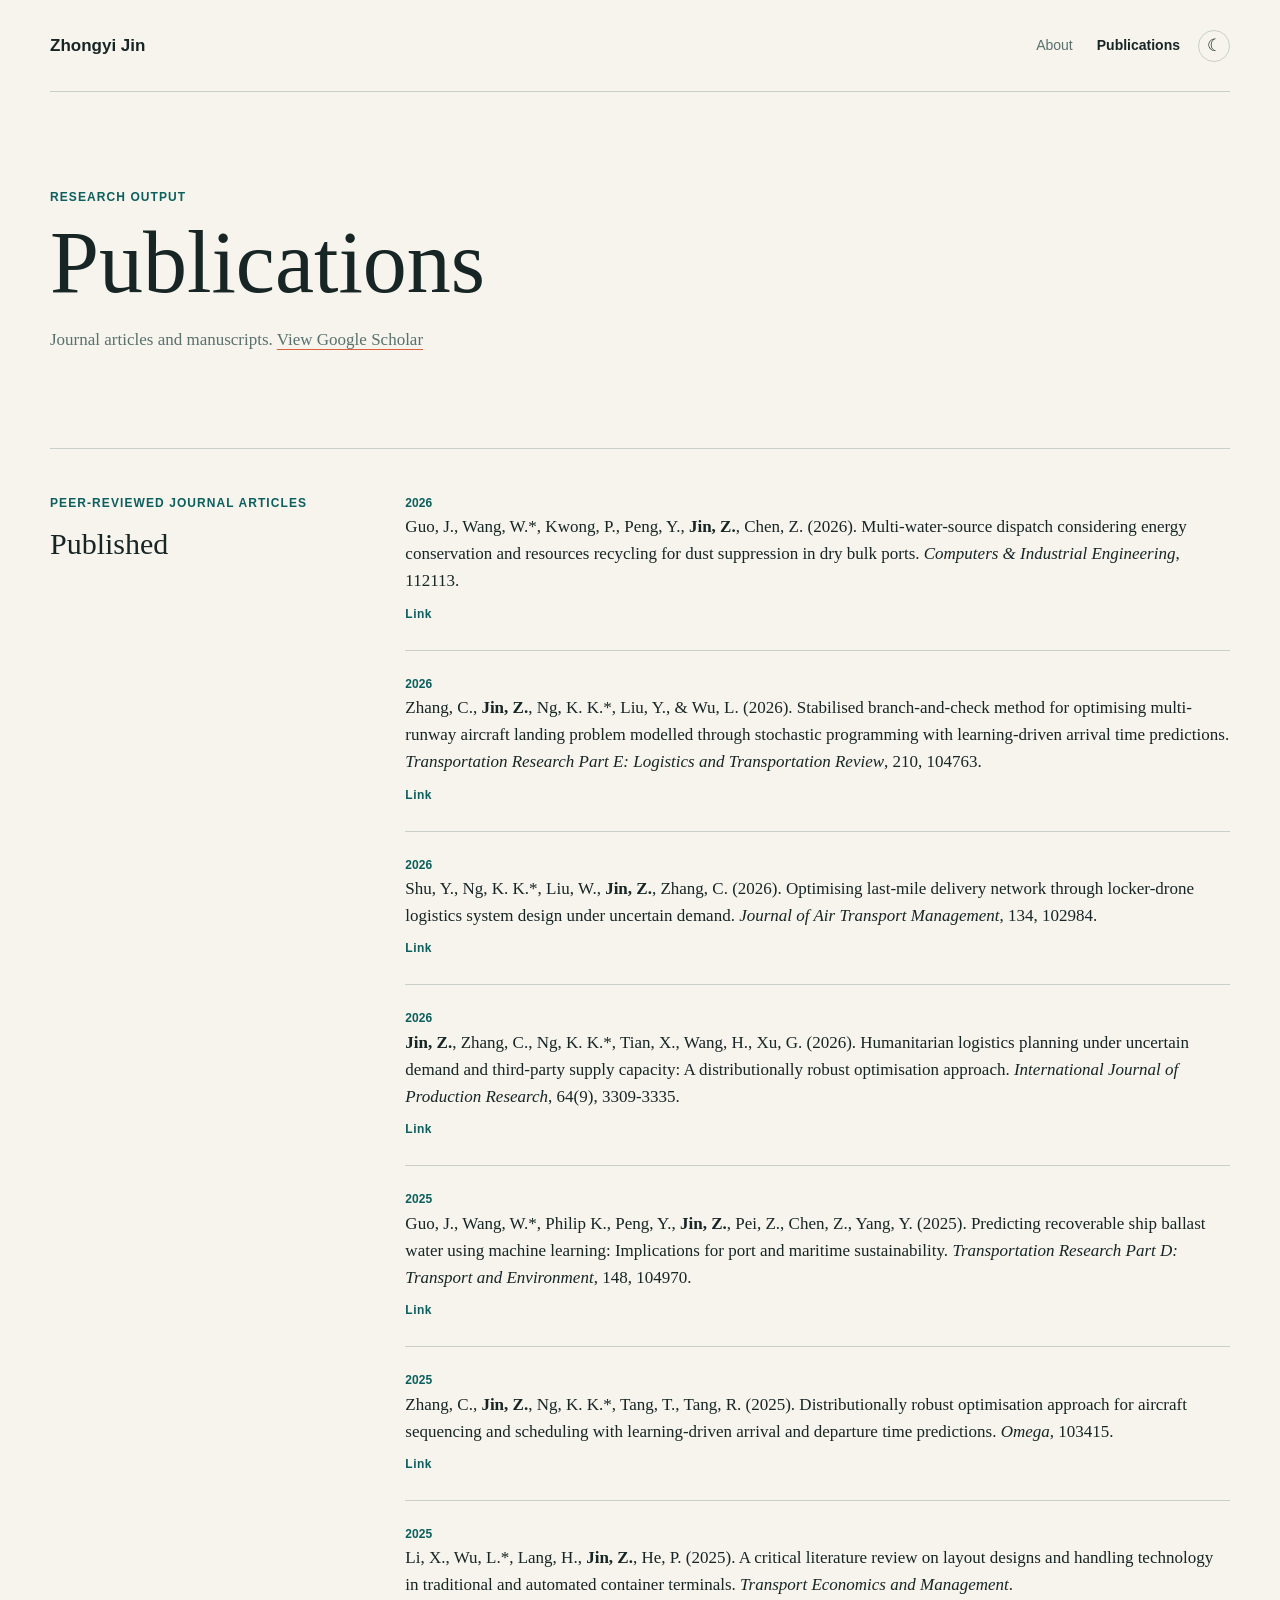
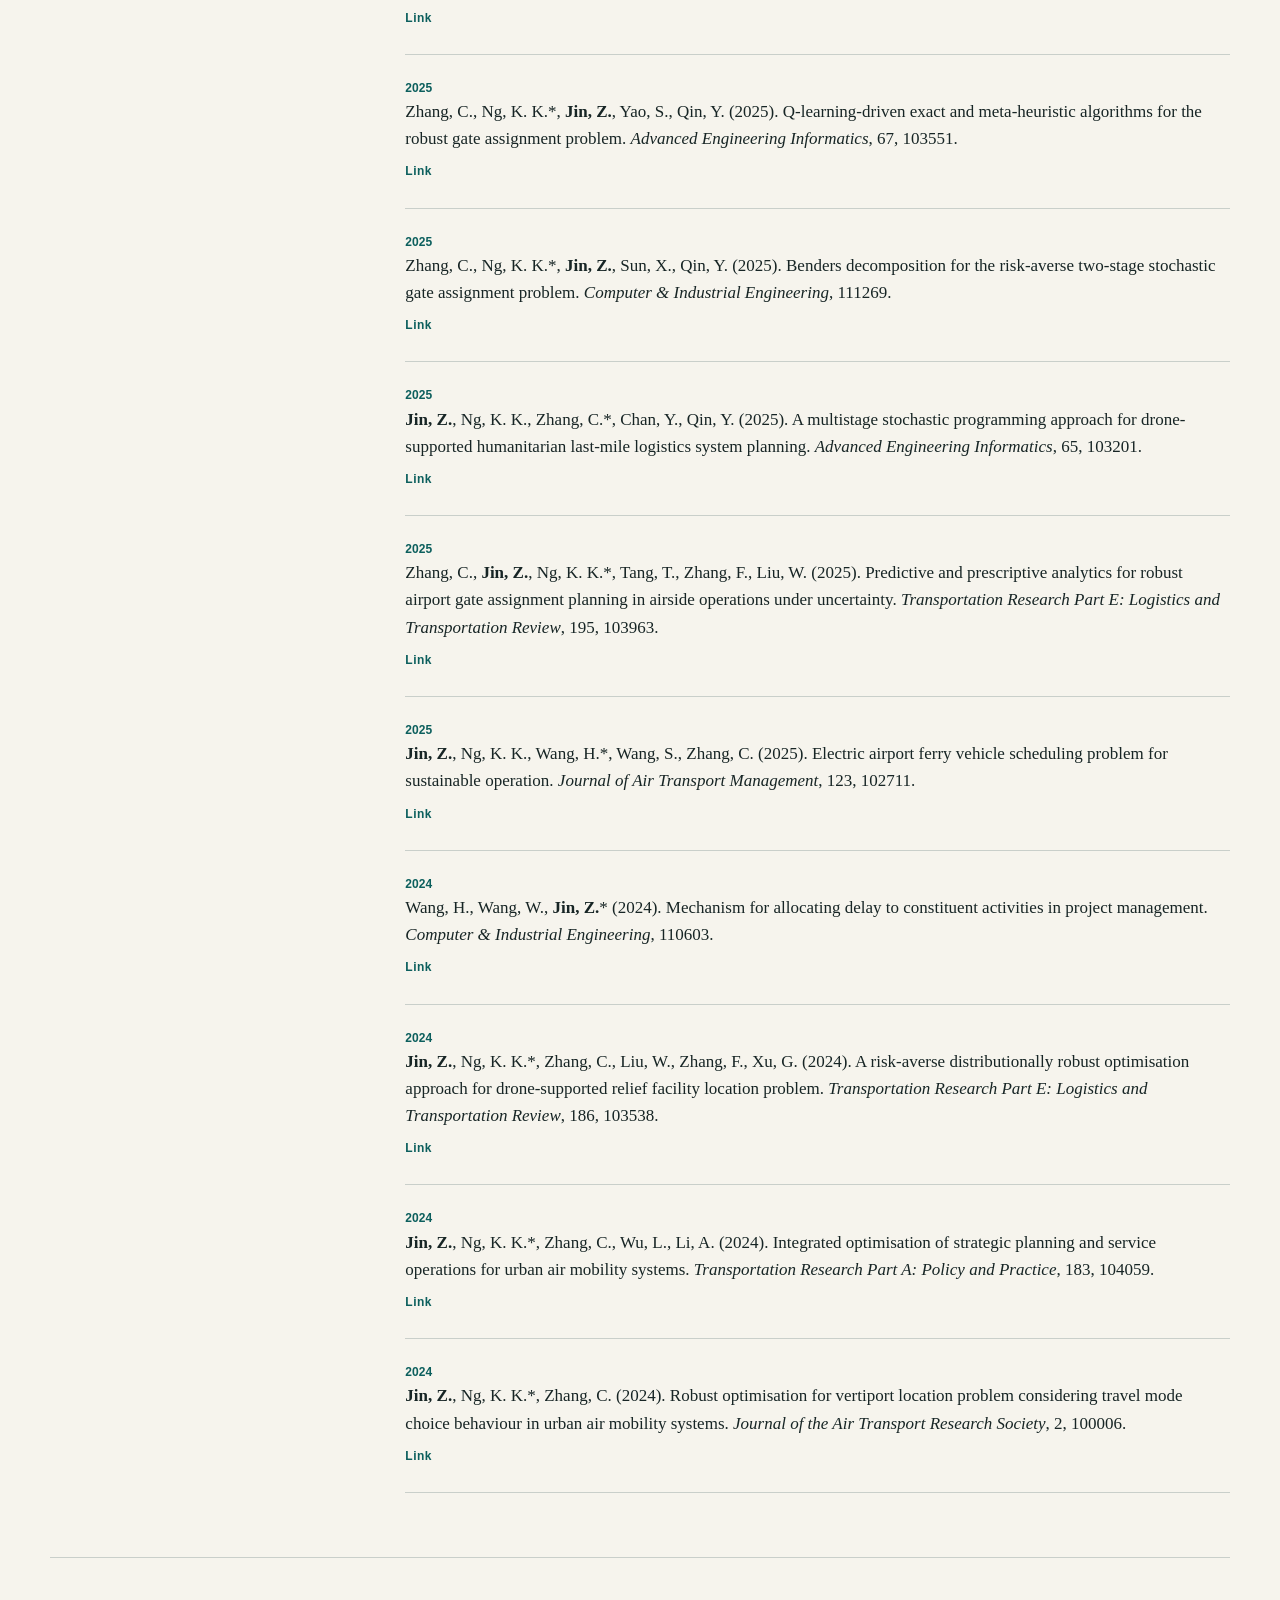
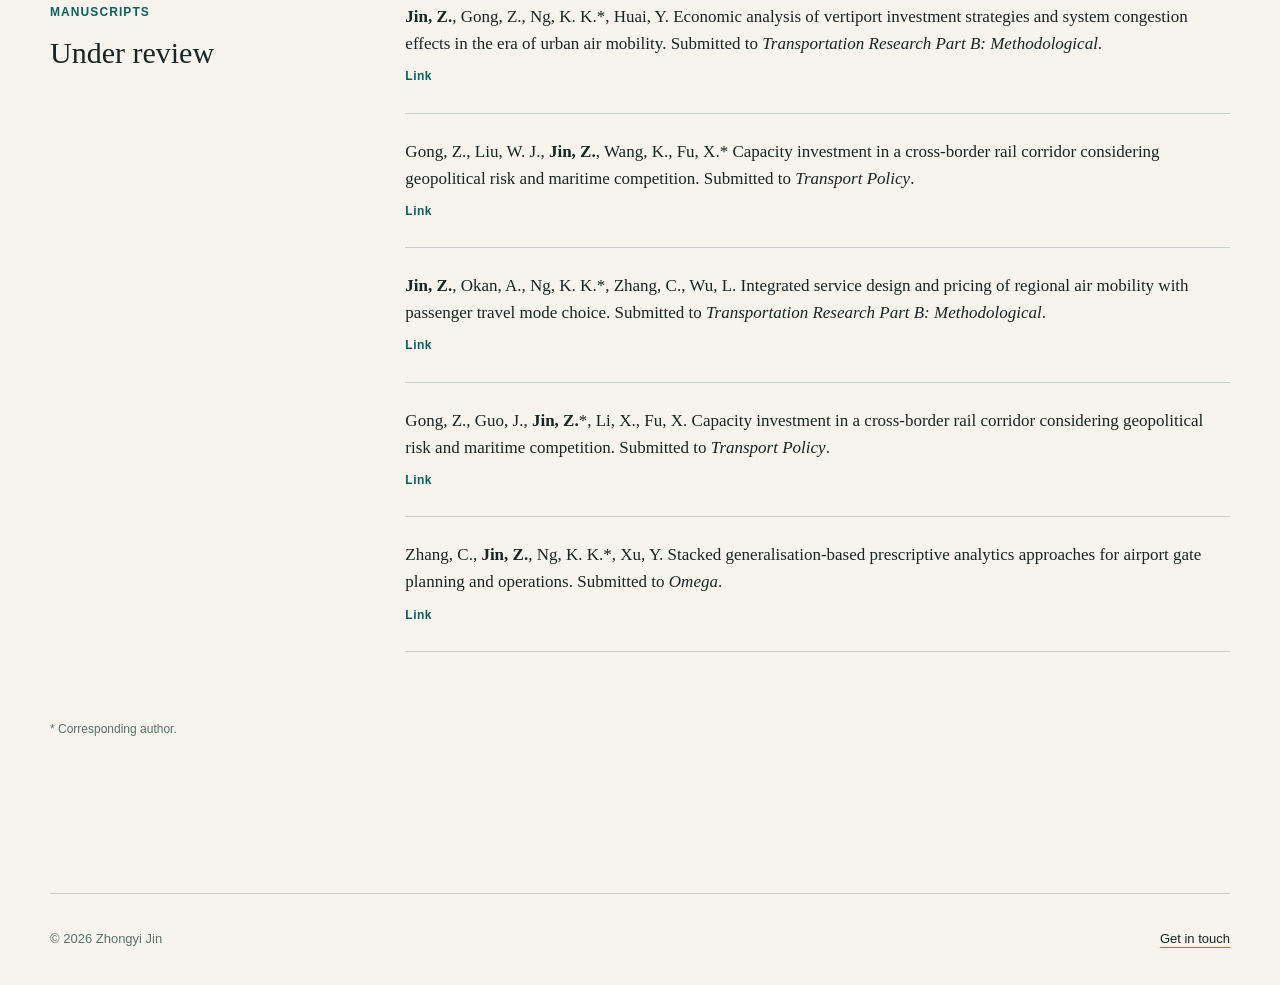
==== publications.html @ 57abcbcb "Update About, research interests, and dark mode" ====
<!doctype html>
<html lang="en">
  <head>
    <meta charset="utf-8">
    <meta name="viewport" content="width=device-width, initial-scale=1">
    <meta name="description" content="Publications by Zhongyi Jin.">
    <title>Publications | Zhongyi Jin</title>
    <link rel="stylesheet" href="site.css?v=4">
  </head>
  <body>
    <header class="site-header">
      <a class="wordmark" href="index.html" aria-label="Zhongyi Jin home">Zhongyi Jin</a>
      <div class="header-actions">
        <nav aria-label="Main navigation">
          <a href="index.html">About</a>
          <a class="active" href="publications.html" aria-current="page">Publications</a>
        </nav>
        <button class="theme-toggle" id="theme-toggle" type="button" aria-label="Switch to dark mode" aria-pressed="false" title="Switch to dark mode">&#9790;</button>
      </div>
    </header>

    <main class="publication-page">
      <section class="page-heading">
        <p class="eyebrow">Research output</p>
        <h1>Publications</h1>
        <p>Journal articles and manuscripts. <a href="https://scholar.google.com/citations?user=tQAjFcEAAAAJ&amp;hl=zh-CN" target="_blank" rel="noreferrer">View Google Scholar</a></p>
      </section>

      <section class="publication-section" aria-labelledby="published-heading">
        <div class="publication-section-heading">
          <p class="eyebrow">Peer-reviewed journal articles</p>
          <h2 id="published-heading">Published</h2>
        </div>
        <!-- To link a paper, add data-url="https://your-paper-url" to its li tag. -->
        <ol class="publication-list">
          <li><p class="pub-year">2026</p><p>Guo, J., Wang, W.*, Kwong, P., Peng, Y., <strong>Jin, Z.</strong>, Chen, Z. (2026). Multi-water-source dispatch considering energy conservation and resources recycling for dust suppression in dry bulk ports. <em>Computers &amp; Industrial Engineering</em>, 112113.</p></li>
          <li><p class="pub-year">2026</p><p>Zhang, C., <strong>Jin, Z.</strong>, Ng, K. K.*, Liu, Y., &amp; Wu, L. (2026). Stabilised branch-and-check method for optimising multi-runway aircraft landing problem modelled through stochastic programming with learning-driven arrival time predictions. <em>Transportation Research Part E: Logistics and Transportation Review</em>, 210, 104763.</p></li>
          <li><p class="pub-year">2026</p><p>Shu, Y., Ng, K. K.*, Liu, W., <strong>Jin, Z.</strong>, Zhang, C. (2026). Optimising last-mile delivery network through locker-drone logistics system design under uncertain demand. <em>Journal of Air Transport Management</em>, 134, 102984.</p></li>
          <li><p class="pub-year">2026</p><p><strong>Jin, Z.</strong>, Zhang, C., Ng, K. K.*, Tian, X., Wang, H., Xu, G. (2026). Humanitarian logistics planning under uncertain demand and third-party supply capacity: A distributionally robust optimisation approach. <em>International Journal of Production Research</em>, 64(9), 3309-3335.</p></li>
          <li><p class="pub-year">2025</p><p>Guo, J., Wang, W.*, Philip K., Peng, Y., <strong>Jin, Z.</strong>, Pei, Z., Chen, Z., Yang, Y. (2025). Predicting recoverable ship ballast water using machine learning: Implications for port and maritime sustainability. <em>Transportation Research Part D: Transport and Environment</em>, 148, 104970.</p></li>
          <li><p class="pub-year">2025</p><p>Zhang, C., <strong>Jin, Z.</strong>, Ng, K. K.*, Tang, T., Tang, R. (2025). Distributionally robust optimisation approach for aircraft sequencing and scheduling with learning-driven arrival and departure time predictions. <em>Omega</em>, 103415.</p></li>
          <li><p class="pub-year">2025</p><p>Li, X., Wu, L.*, Lang, H., <strong>Jin, Z.</strong>, He, P. (2025). A critical literature review on layout designs and handling technology in traditional and automated container terminals. <em>Transport Economics and Management</em>.</p></li>
          <li><p class="pub-year">2025</p><p>Zhang, C., Ng, K. K.*, <strong>Jin, Z.</strong>, Yao, S., Qin, Y. (2025). Q-learning-driven exact and meta-heuristic algorithms for the robust gate assignment problem. <em>Advanced Engineering Informatics</em>, 67, 103551.</p></li>
          <li><p class="pub-year">2025</p><p>Zhang, C., Ng, K. K.*, <strong>Jin, Z.</strong>, Sun, X., Qin, Y. (2025). Benders decomposition for the risk-averse two-stage stochastic gate assignment problem. <em>Computer &amp; Industrial Engineering</em>, 111269.</p></li>
          <li><p class="pub-year">2025</p><p><strong>Jin, Z.</strong>, Ng, K. K., Zhang, C.*, Chan, Y., Qin, Y. (2025). A multistage stochastic programming approach for drone-supported humanitarian last-mile logistics system planning. <em>Advanced Engineering Informatics</em>, 65, 103201.</p></li>
          <li><p class="pub-year">2025</p><p>Zhang, C., <strong>Jin, Z.</strong>, Ng, K. K.*, Tang, T., Zhang, F., Liu, W. (2025). Predictive and prescriptive analytics for robust airport gate assignment planning in airside operations under uncertainty. <em>Transportation Research Part E: Logistics and Transportation Review</em>, 195, 103963.</p></li>
          <li><p class="pub-year">2025</p><p><strong>Jin, Z.</strong>, Ng, K. K., Wang, H.*, Wang, S., Zhang, C. (2025). Electric airport ferry vehicle scheduling problem for sustainable operation. <em>Journal of Air Transport Management</em>, 123, 102711.</p></li>
          <li><p class="pub-year">2024</p><p>Wang, H., Wang, W., <strong>Jin, Z.</strong>* (2024). Mechanism for allocating delay to constituent activities in project management. <em>Computer &amp; Industrial Engineering</em>, 110603.</p></li>
          <li><p class="pub-year">2024</p><p><strong>Jin, Z.</strong>, Ng, K. K.*, Zhang, C., Liu, W., Zhang, F., Xu, G. (2024). A risk-averse distributionally robust optimisation approach for drone-supported relief facility location problem. <em>Transportation Research Part E: Logistics and Transportation Review</em>, 186, 103538.</p></li>
          <li><p class="pub-year">2024</p><p><strong>Jin, Z.</strong>, Ng, K. K.*, Zhang, C., Wu, L., Li, A. (2024). Integrated optimisation of strategic planning and service operations for urban air mobility systems. <em>Transportation Research Part A: Policy and Practice</em>, 183, 104059.</p></li>
          <li><p class="pub-year">2024</p><p><strong>Jin, Z.</strong>, Ng, K. K.*, Zhang, C. (2024). Robust optimisation for vertiport location problem considering travel mode choice behaviour in urban air mobility systems. <em>Journal of the Air Transport Research Society</em>, 2, 100006.</p></li>
        </ol>
      </section>

      <section class="publication-section" aria-labelledby="review-heading">
        <div class="publication-section-heading">
          <p class="eyebrow">Manuscripts</p>
          <h2 id="review-heading">Under review</h2>
        </div>
        <ol class="publication-list compact">
          <li><p><strong>Jin, Z.</strong>, Gong, Z., Ng, K. K.*, Huai, Y. Economic analysis of vertiport investment strategies and system congestion effects in the era of urban air mobility. Submitted to <em>Transportation Research Part B: Methodological</em>.</p></li>
          <li><p>Gong, Z., Liu, W. J., <strong>Jin, Z.</strong>, Wang, K., Fu, X.* Capacity investment in a cross-border rail corridor considering geopolitical risk and maritime competition. Submitted to <em>Transport Policy</em>.</p></li>
          <li><p><strong>Jin, Z.</strong>, Okan, A., Ng, K. K.*, Zhang, C., Wu, L. Integrated service design and pricing of regional air mobility with passenger travel mode choice. Submitted to <em>Transportation Research Part B: Methodological</em>.</p></li>
          <li><p>Gong, Z., Guo, J., <strong>Jin, Z.</strong>*, Li, X., Fu, X. Capacity investment in a cross-border rail corridor considering geopolitical risk and maritime competition. Submitted to <em>Transport Policy</em>.</p></li>
          <li><p>Zhang, C., <strong>Jin, Z.</strong>, Ng, K. K.*, Xu, Y. Stacked generalisation-based prescriptive analytics approaches for airport gate planning and operations. Submitted to <em>Omega</em>.</p></li>
        </ol>
        <p class="note">* Corresponding author.</p>
      </section>
    </main>

    <footer>
      <p>© <span id="year"></span> Zhongyi Jin</p>
      <a href="mailto:kimo-zhongyi.jin@connect.polyu.hk">Get in touch</a>
    </footer>
    <script>
      document.getElementById('year').textContent = new Date().getFullYear();
      const themeToggle = document.getElementById('theme-toggle');
      const applyTheme = (dark) => {
        document.documentElement.classList.toggle('dark', dark);
        themeToggle.setAttribute('aria-pressed', String(dark));
        themeToggle.setAttribute('aria-label', dark ? 'Switch to light mode' : 'Switch to dark mode');
        themeToggle.setAttribute('title', dark ? 'Switch to light mode' : 'Switch to dark mode');
        themeToggle.innerHTML = dark ? '&#9728;' : '&#9790;';
      };
      applyTheme(localStorage.getItem('theme') === 'dark');
      themeToggle.addEventListener('click', () => {
        const dark = !document.documentElement.classList.contains('dark');
        localStorage.setItem('theme', dark ? 'dark' : 'light');
        applyTheme(dark);
      });
      document.querySelectorAll('.publication-list li').forEach((item) => {
        const link = document.createElement('a');
        link.className = 'paper-link';
        link.href = item.dataset.url || '#';
        link.target = '_blank';
        link.rel = 'noreferrer';
        link.textContent = 'Link';
        item.append(link);
      });
    </script>
  </body>
</html>
---- site.css ----
:root {
  --ink: #172525;
  --muted: #59706d;
  --paper: #f6f4ed;
  --line: #c9cfca;
  --sea: #0c5f5d;
  --sun: #d9613d;
  --deep: #12363a;
  --max: 1180px;
  --accent-surface: #ecebe1;
}
:root.dark {
  --ink: #edf0e9;
  --muted: #b2c0b9;
  --paper: #14211f;
  --line: #3a504c;
  --sea: #83c5bd;
  --sun: #f2ae8a;
  --deep: #0c1716;
  --accent-surface: #1d302d;
}

* { box-sizing: border-box; }
html { scroll-behavior: smooth; }
body {
  margin: 0;
  background: var(--paper);
  color: var(--ink);
  font-family: Georgia, "Times New Roman", serif;
  font-size: 17px;
  line-height: 1.6;
}

a { color: inherit; text-decoration-color: var(--sun); text-decoration-thickness: 1px; text-underline-offset: 4px; }
a:hover { color: var(--sea); }

.site-header, main, footer { width: min(calc(100% - 48px), var(--max)); margin: 0 auto; }
.site-header {
  min-height: 92px;
  display: flex;
  align-items: center;
  justify-content: space-between;
  border-bottom: 1px solid var(--line);
}
.wordmark, nav, .eyebrow, .role, .contact-line, .timeline-date, .pub-year, footer, .note, .paper-link {
  font-family: Arial, Helvetica, sans-serif;
}
.wordmark { font-size: 17px; font-weight: 700; letter-spacing: 0; text-decoration: none; }
.header-actions { display: flex; align-items: center; gap: 18px; }
nav { display: flex; gap: 24px; font-size: 14px; }
nav a { text-decoration: none; color: var(--muted); }
nav a.active { color: var(--ink); font-weight: 700; }
.theme-toggle { width: 32px; height: 32px; display: grid; place-items: center; padding: 0; border: 1px solid var(--line); border-radius: 50%; background: transparent; color: var(--ink); font-size: 17px; line-height: 1; cursor: pointer; }
.theme-toggle:hover { border-color: var(--sea); color: var(--sea); }

.intro { display: grid; grid-template-columns: minmax(270px, 390px) minmax(0, 1fr); gap: clamp(42px, 7vw, 98px); padding: 82px 0 88px; align-items: center; }
.eyebrow { margin: 0 0 14px; color: var(--sea); font-size: 12px; font-weight: 700; letter-spacing: .09em; text-transform: uppercase; }
h1, h2, h3, p { margin-top: 0; }
h1 { max-width: 720px; margin-bottom: 12px; font-size: clamp(50px, 7vw, 88px); line-height: .96; font-weight: 400; letter-spacing: 0; }
.role { margin-bottom: 32px; color: var(--muted); font-size: 15px; }
.lede { max-width: 610px; margin-bottom: 30px; font-size: clamp(21px, 2.2vw, 27px); line-height: 1.38; }
.contact-line { display: flex; flex-wrap: wrap; gap: 10px 23px; font-size: 14px; }

.portrait-frame { width: 100%; max-width: 390px; aspect-ratio: 3 / 4; margin: 0; overflow: hidden; background: #d5ddd9; border-radius: 3px; }
.portrait-frame img { display: block; width: 100%; height: 100%; object-fit: cover; object-position: center center; }

.section { padding: 78px 0; border-top: 1px solid var(--line); }
.split-section { display: grid; grid-template-columns: minmax(180px, .37fr) minmax(0, 1fr); gap: 44px; }
.section-label h2, .highlights h2, .publication-section h2 { margin: 0; font-size: 30px; font-weight: 400; line-height: 1.1; }
.prose { max-width: 720px; font-size: 20px; line-height: 1.55; }
.prose p:last-child { margin-bottom: 0; }
.interests { display: grid; grid-template-columns: repeat(2, minmax(0, 1fr)); gap: 22px; }
.interests article { border-top: 2px solid var(--sea); padding-top: 15px; }
.interests h3, .timeline h3 { margin-bottom: 8px; font-size: 20px; font-weight: 400; line-height: 1.22; }
.interests p:last-child, .timeline p:last-child { color: var(--muted); font-size: 15px; line-height: 1.48; }
.interests ul { margin: 0; padding-left: 20px; color: var(--muted); font-size: 16px; line-height: 1.65; }
.collaboration-callout { grid-column: 1 / -1; margin-top: 8px; padding: 22px 24px; border-left: 3px solid var(--sea); background: var(--accent-surface); font-size: 18px; line-height: 1.5; }
.timeline { display: grid; gap: 27px; }
.timeline article { display: grid; grid-template-columns: 140px 1fr; column-gap: 24px; border-bottom: 1px solid var(--line); padding-bottom: 22px; }
.timeline article:last-child { border-bottom: 0; padding-bottom: 0; }
.timeline-date { grid-row: span 2; color: var(--sea); font-size: 12px; font-weight: 700; letter-spacing: .04em; }
.timeline h3, .timeline p { margin-bottom: 0; }
.highlights { display: grid; grid-template-columns: .6fr 1fr; gap: 48px; background: transparent; padding-inline: 0; margin-block: 0 94px; }
.highlights ul { list-style: none; padding: 0; margin: 0; }
.highlights li { padding: 13px 0; border-bottom: 1px solid rgba(23,37,37,.22); }.highlights li:last-child { border-bottom: 0; }
.highlights span { display: inline-block; width: 58px; font-family: Arial, Helvetica, sans-serif; font-size: 12px; font-weight: 700; color: var(--sea); }

.publication-page { padding-bottom: 90px; }
.page-heading { max-width: 740px; padding: 96px 0 78px; }
.page-heading h1 { margin-bottom: 20px; }.page-heading p:last-child { color: var(--muted); }
.publication-section { border-top: 1px solid var(--line); padding: 45px 0 64px; display: grid; grid-template-columns: minmax(210px, .38fr) minmax(0, 1fr); gap: 42px; }
.publication-list { list-style: none; padding: 0; margin: 0; }
.publication-list li { padding: 0 0 24px; margin-bottom: 24px; border-bottom: 1px solid var(--line); }
.publication-list li:last-child { margin-bottom: 0; }
.publication-list p { margin-bottom: 0; }.publication-list > li > p:last-child { line-height: 1.52; }
.pub-year { margin-bottom: 6px; color: var(--sea); font-size: 12px; font-weight: 700; }
.paper-link { display: inline-block; margin-top: 10px; color: var(--sea); font-size: 12px; font-weight: 700; letter-spacing: .04em; text-decoration: none; }
.note { margin: 26px 0 0; color: var(--muted); font-size: 12px; }

footer { min-height: 92px; border-top: 1px solid var(--line); display: flex; align-items: center; justify-content: space-between; color: var(--muted); font-size: 13px; }
footer p { margin: 0; } footer a { color: var(--ink); }

@media (max-width: 780px) {
  .site-header, main, footer { width: min(calc(100% - 32px), var(--max)); }.site-header { min-height: 75px; }
  .intro, .split-section, .highlights, .publication-section, .interests { grid-template-columns: 1fr; gap: 30px; }
  .intro { padding: 64px 0; }.portrait-frame { max-width: min(100%, 360px); }
  .section { padding: 58px 0; }.interests { grid-template-columns: 1fr; gap: 34px; }.interests article { max-width: 100%; }
  .timeline article { grid-template-columns: 1fr; gap: 4px; }.timeline-date { grid-row: auto; }
  .highlights { margin-bottom: 64px; }.publication-page { padding-bottom: 60px; }.page-heading { padding: 66px 0 56px; }
  .publication-list li { display: block; }.pub-year { display: block; }
  footer { min-height: 80px; }
}
@media (max-width: 410px) {
  .header-actions { gap: 12px; } nav { gap: 16px; }.wordmark { font-size: 15px; }.contact-line { gap: 9px 17px; }
}
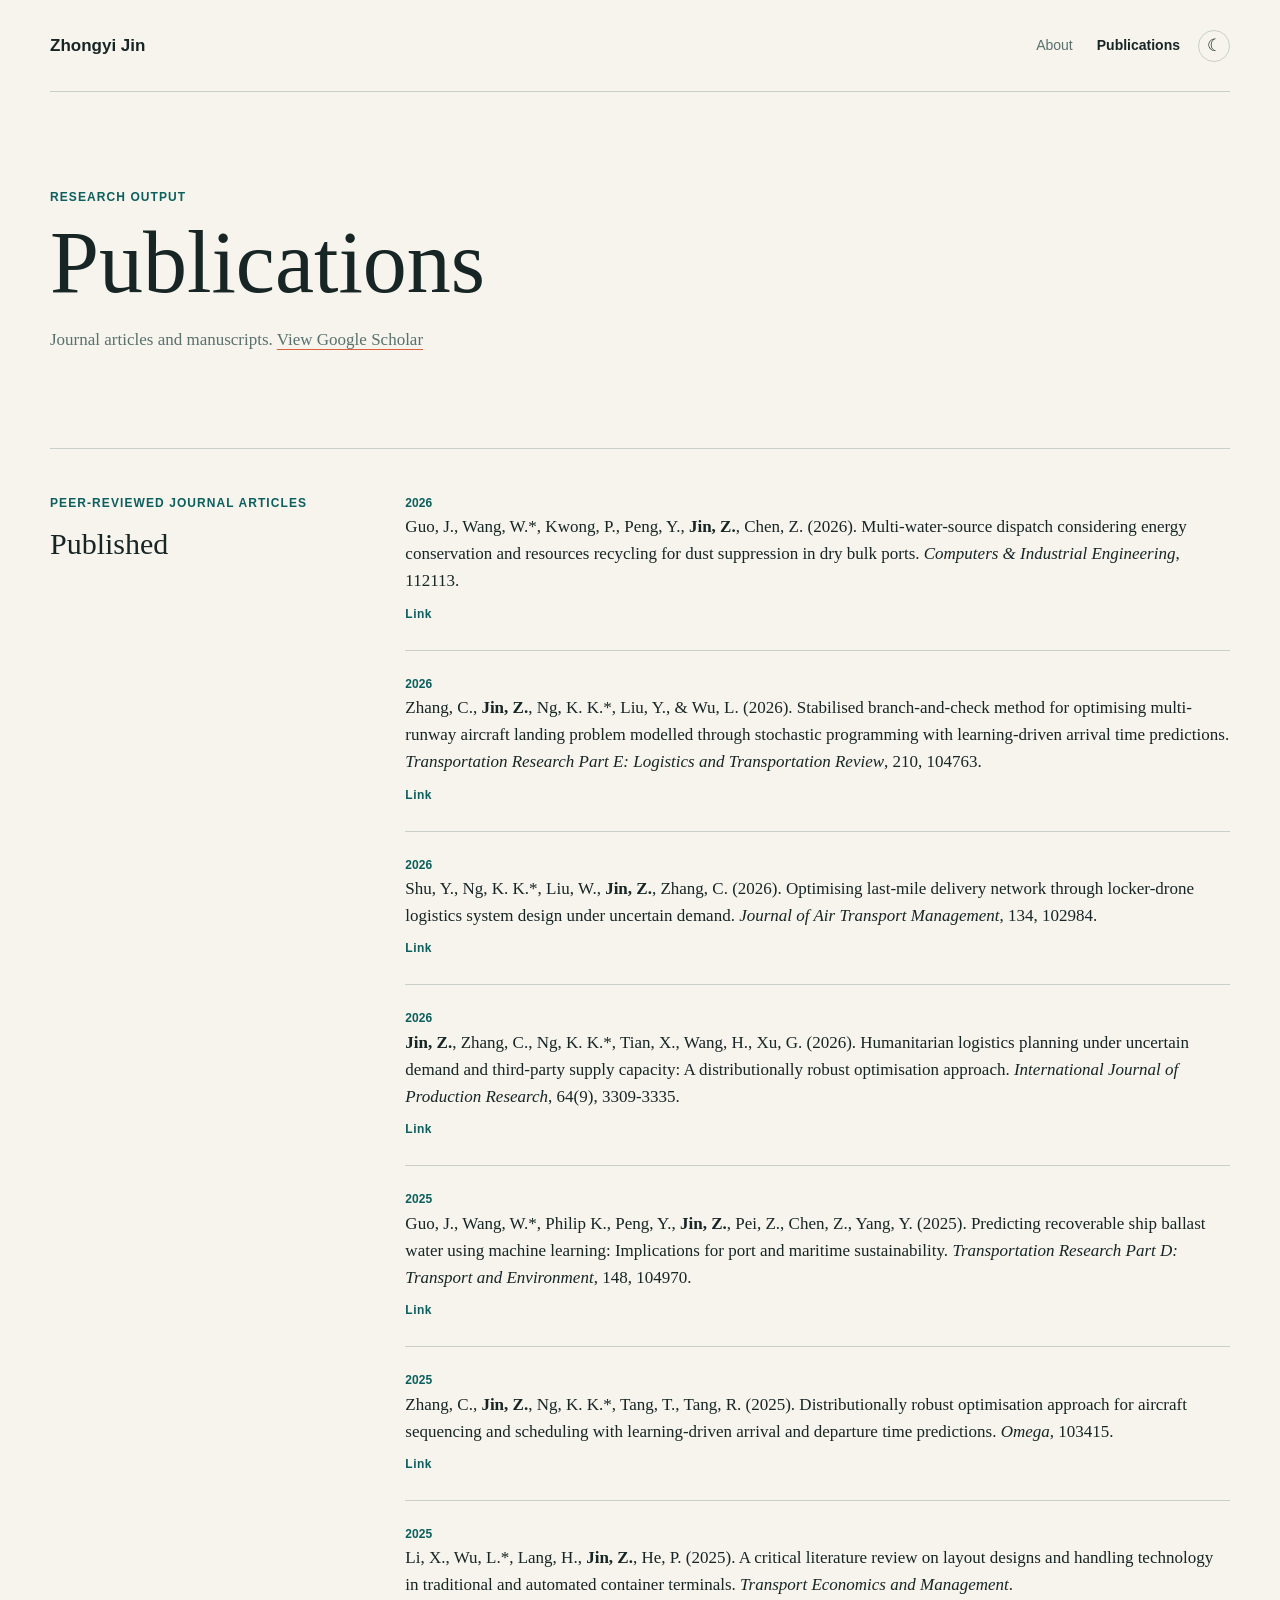
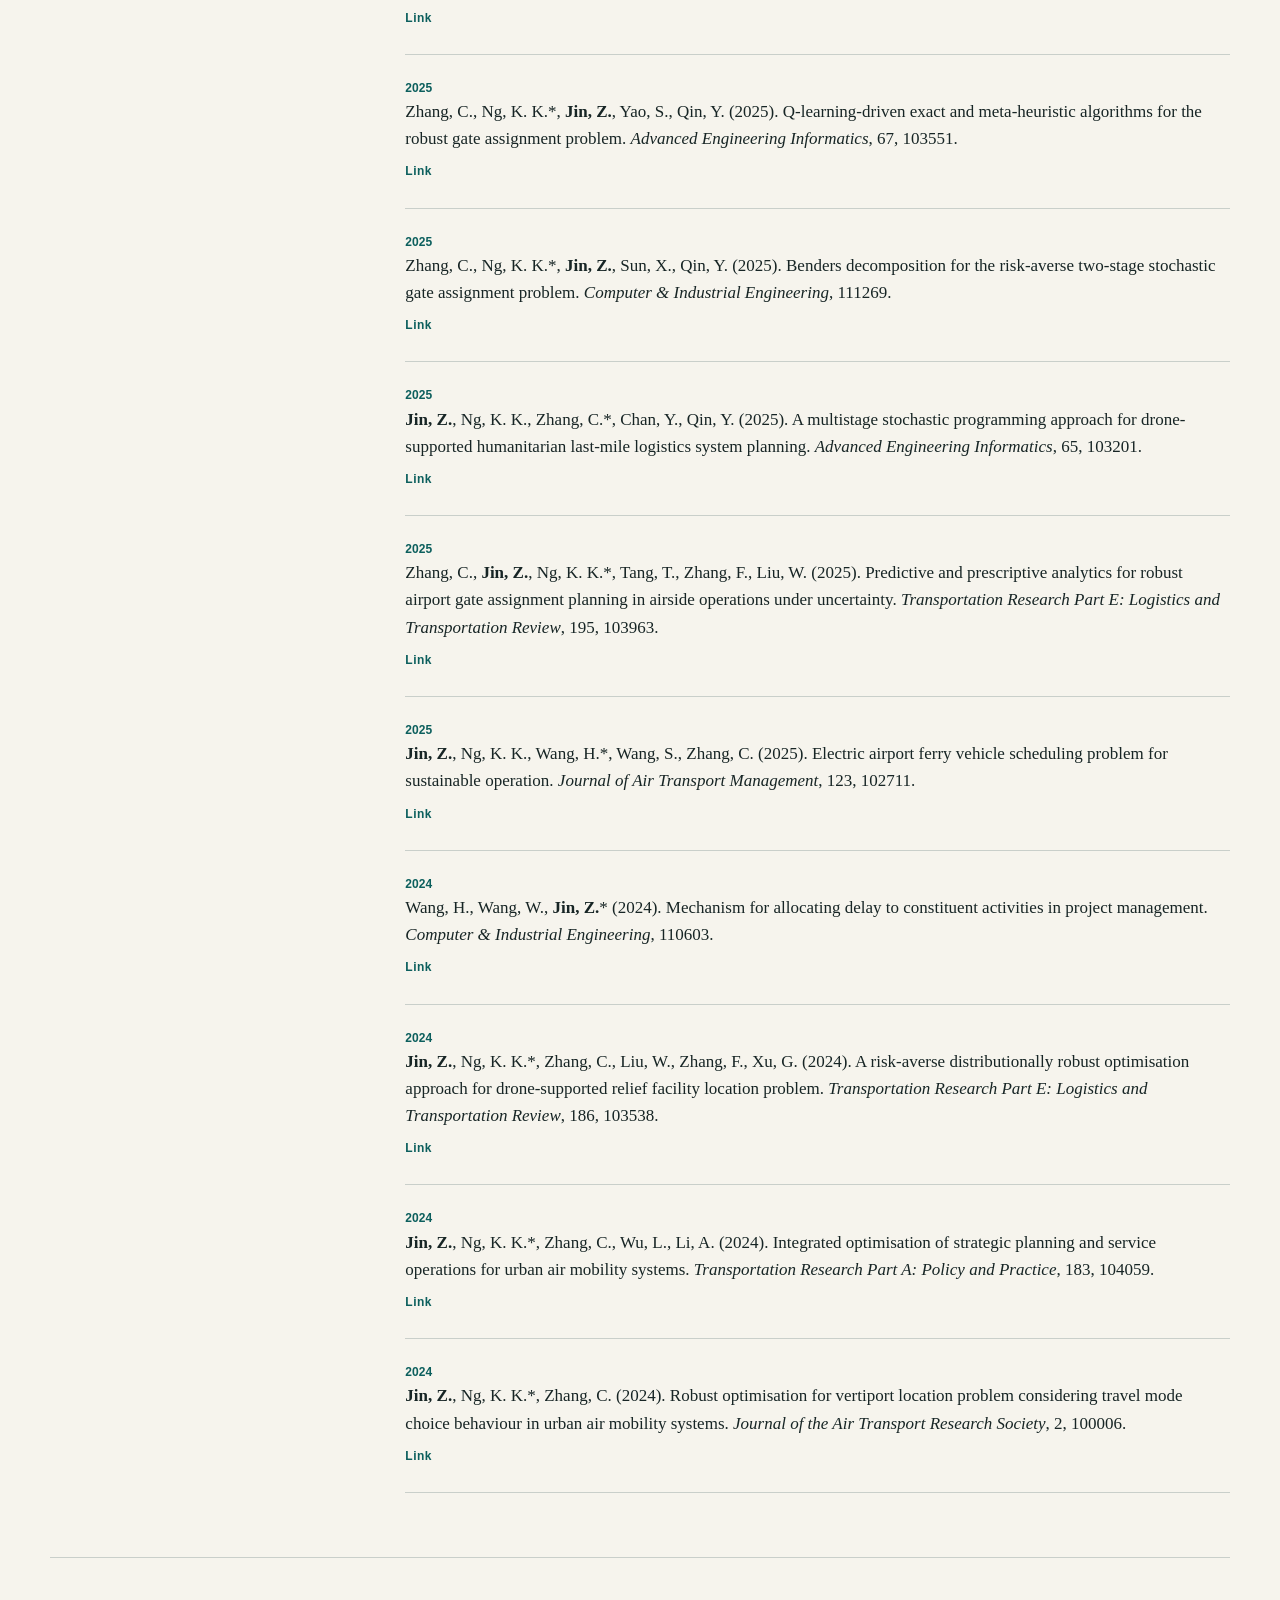
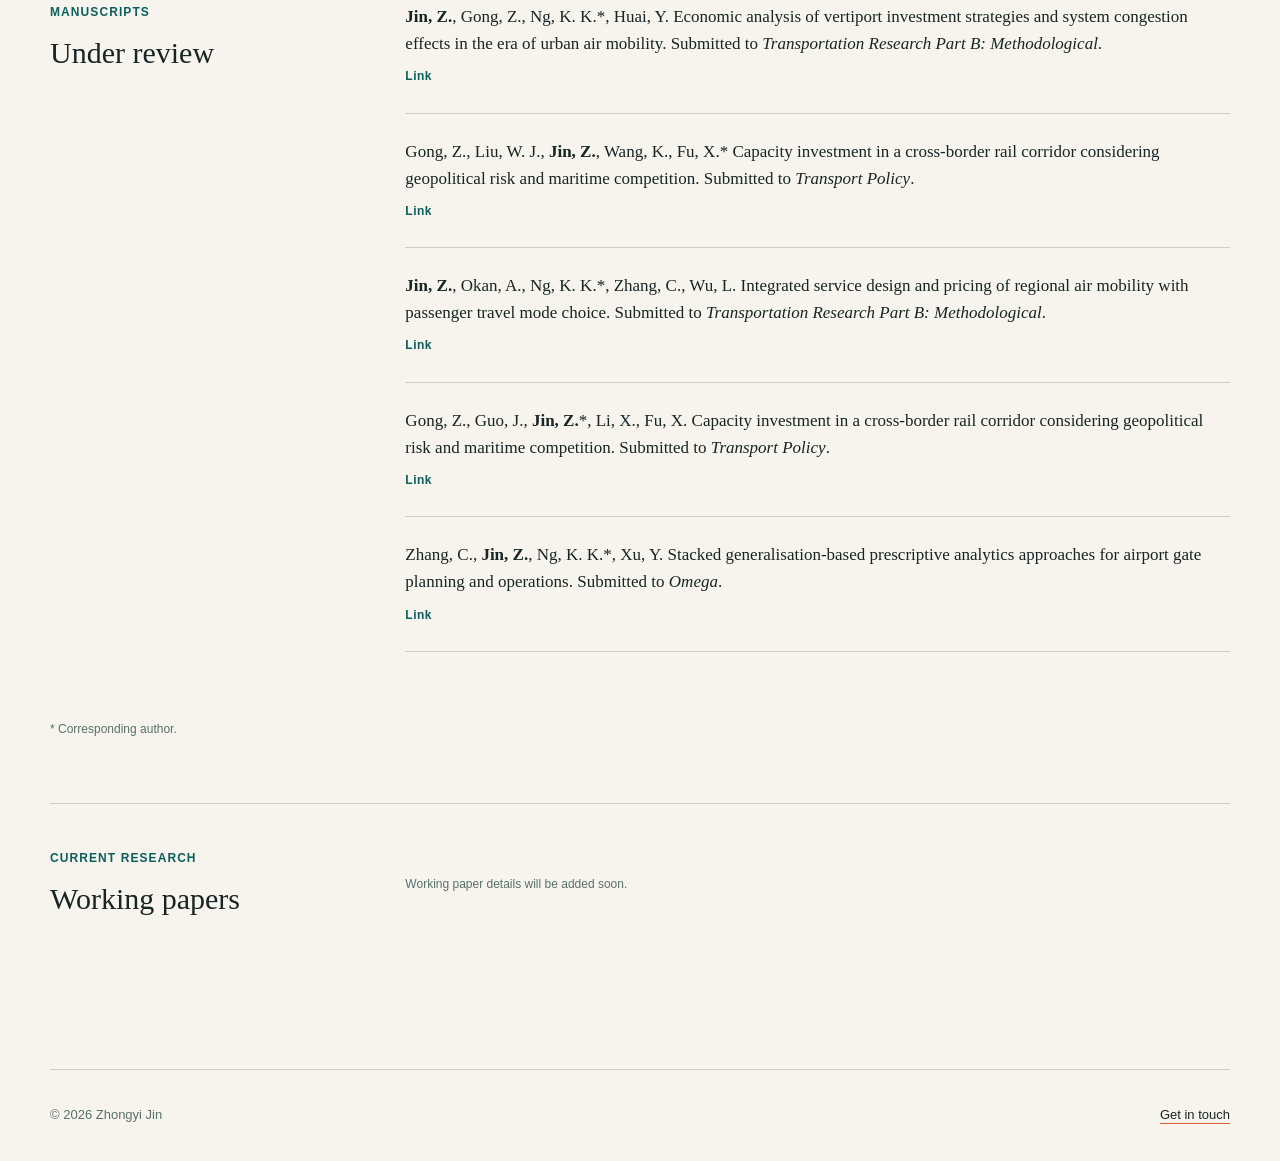
==== commit b2a29642: "Add Working Papers section Add a Working Papers section to the Publications page." ====
--- a/publications.html
+++ b/publications.html
@@ -1,6 +1,5 @@
 <!doctype html>
-<html lang="en">
-  <head>
+<html lang="en"><head>
     <meta charset="utf-8">
     <meta name="viewport" content="width=device-width, initial-scale=1">
     <meta name="description" content="Publications by Zhongyi Jin.">
@@ -15,7 +14,7 @@
           <a href="index.html">About</a>
           <a class="active" href="publications.html" aria-current="page">Publications</a>
         </nav>
-        <button class="theme-toggle" id="theme-toggle" type="button" aria-label="Switch to dark mode" aria-pressed="false" title="Switch to dark mode">&#9790;</button>
+        <button class="theme-toggle" id="theme-toggle" type="button" aria-label="Switch to dark mode" aria-pressed="false" title="Switch to dark mode">☾</button>
       </div>
     </header>
 
@@ -66,6 +65,14 @@
         </ol>
         <p class="note">* Corresponding author.</p>
       </section>
+
+      <section class="publication-section" aria-labelledby="working-heading">
+        <div class="publication-section-heading">
+          <p class="eyebrow">Current research</p>
+          <h2 id="working-heading">Working papers</h2>
+        </div>
+        <p class="note">Working paper details will be added soon.</p>
+      </section>
     </main>
 
     <footer>
@@ -98,5 +105,6 @@
         item.append(link);
       });
     </script>
-  </body>
-</html>
+  
+
+</body><div id="codex-browser-sidebar-comments-root" style="position: fixed; inset: 0px; pointer-events: none; z-index: 2147483647;"></div></html>
--- a/site.css
+++ b/site.css
@@ -113,3 +113,7 @@
 @media (max-width: 410px) {
   .header-actions { gap: 12px; } nav { gap: 16px; }.wordmark { font-size: 15px; }.contact-line { gap: 9px 17px; }
 }
+
+/* Keep long English text flush on both sides on larger screens. */
+.prose, .collaboration-callout { text-align: justify; text-align-last: left; }
+@media (max-width: 780px) { .prose, .collaboration-callout { text-align: left; } }
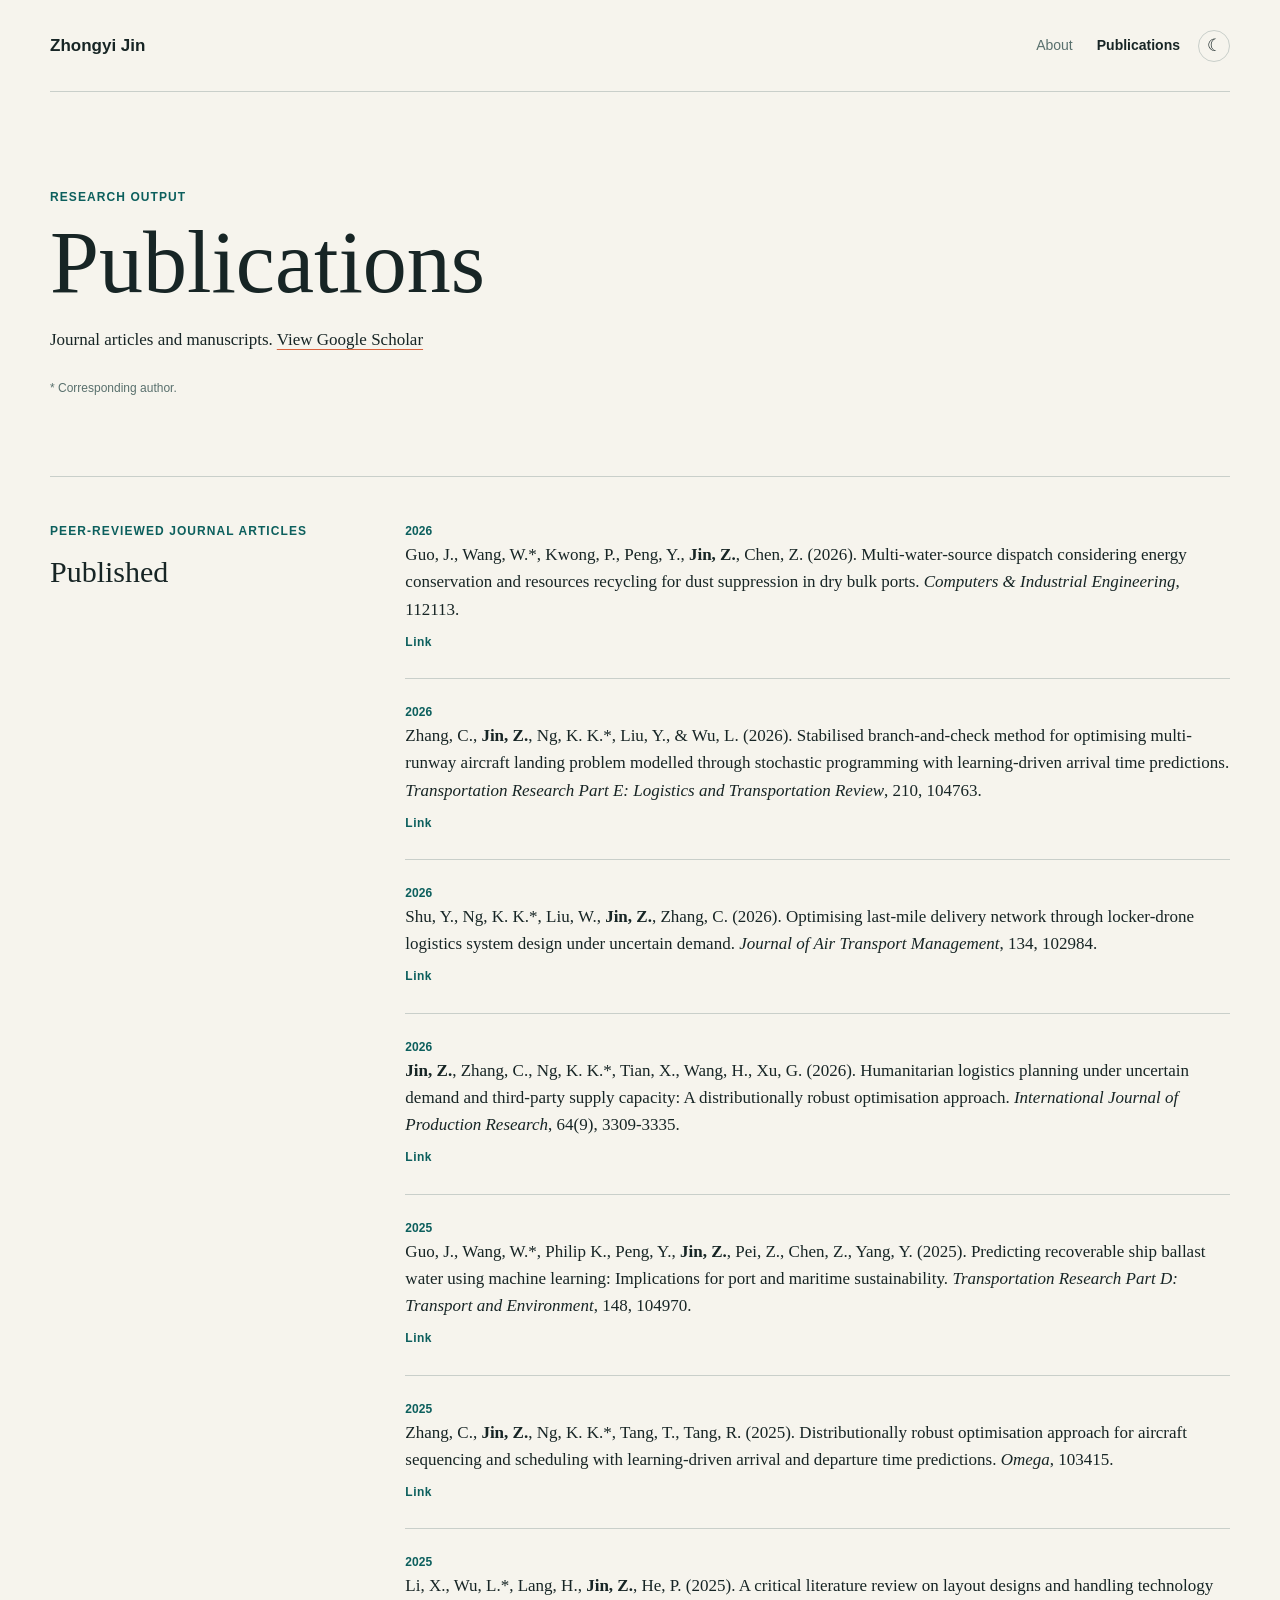
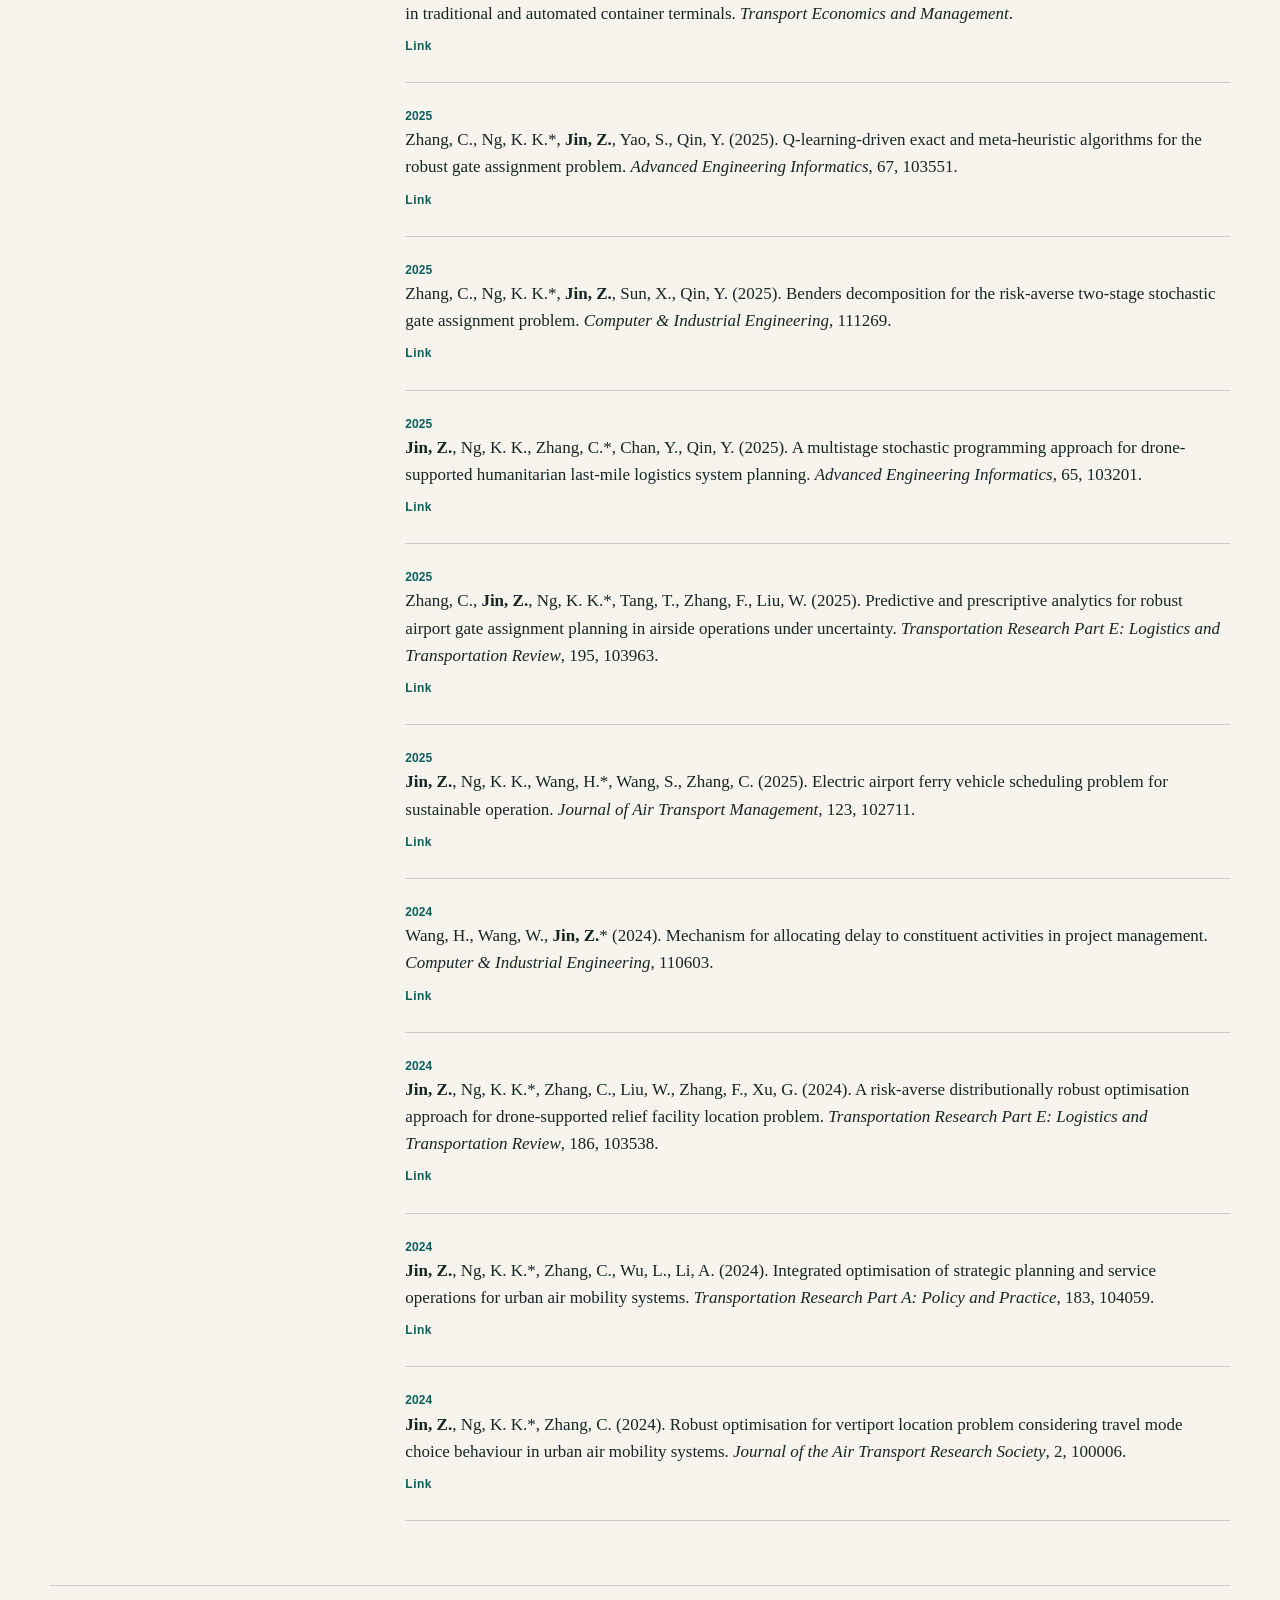
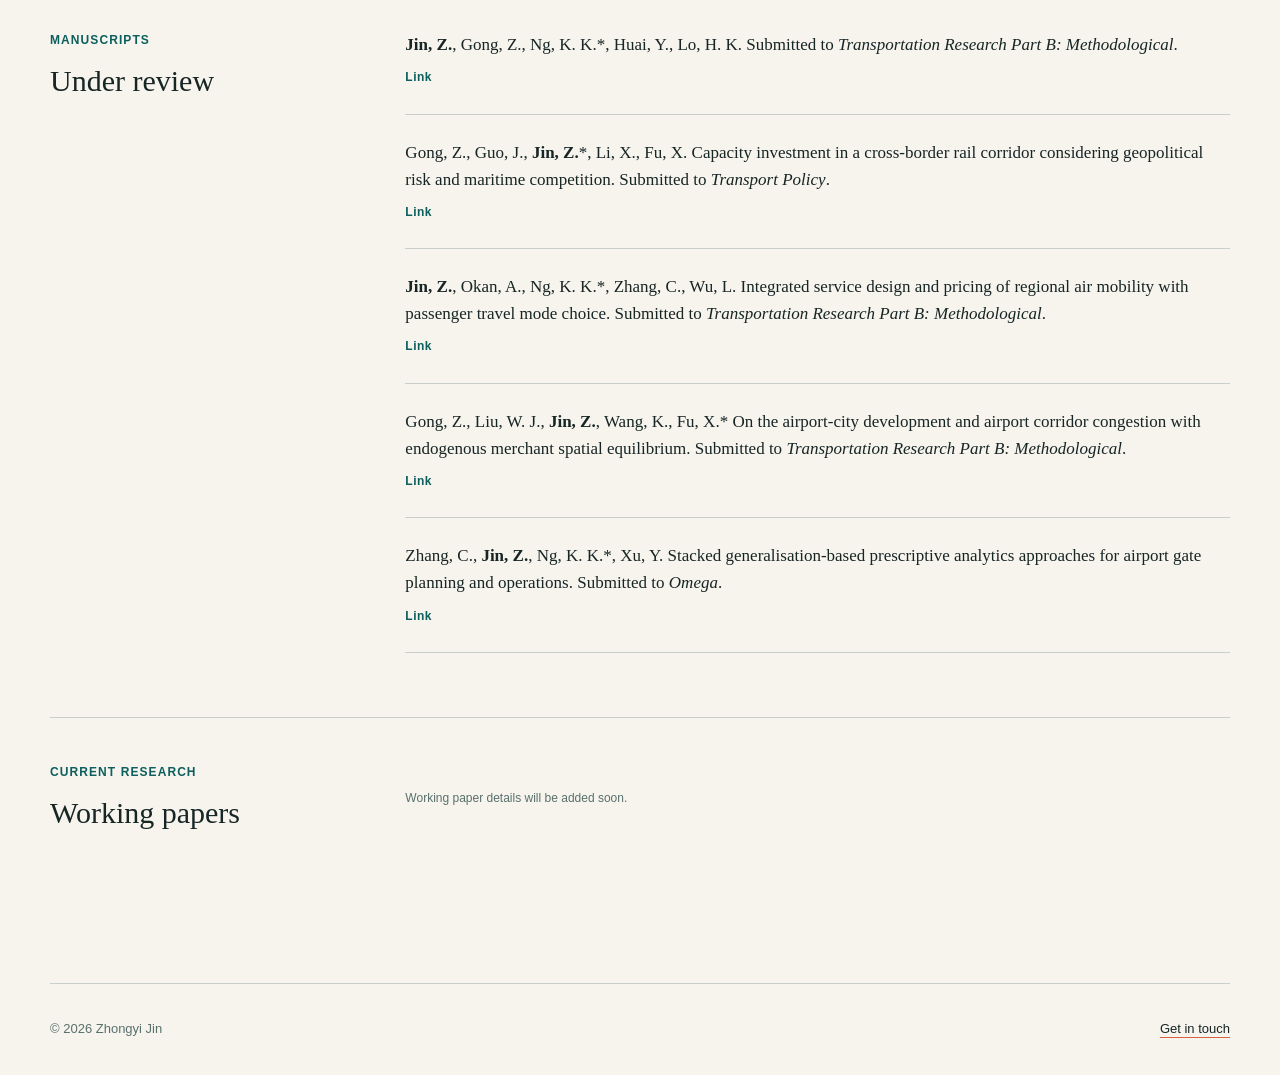
==== commit b191e0ab: "Update publications.html" ====
--- a/publications.html
+++ b/publications.html
@@ -23,6 +23,7 @@
         <p class="eyebrow">Research output</p>
         <h1>Publications</h1>
         <p>Journal articles and manuscripts. <a href="https://scholar.google.com/citations?user=tQAjFcEAAAAJ&amp;hl=zh-CN" target="_blank" rel="noreferrer">View Google Scholar</a></p>
+        <p class="note">* Corresponding author.</p>
       </section>
 
       <section class="publication-section" aria-labelledby="published-heading">
@@ -57,13 +58,12 @@
           <h2 id="review-heading">Under review</h2>
         </div>
         <ol class="publication-list compact">
-          <li><p><strong>Jin, Z.</strong>, Gong, Z., Ng, K. K.*, Huai, Y. Economic analysis of vertiport investment strategies and system congestion effects in the era of urban air mobility. Submitted to <em>Transportation Research Part B: Methodological</em>.</p></li>
-          <li><p>Gong, Z., Liu, W. J., <strong>Jin, Z.</strong>, Wang, K., Fu, X.* Capacity investment in a cross-border rail corridor considering geopolitical risk and maritime competition. Submitted to <em>Transport Policy</em>.</p></li>
+          <li><p><strong>Jin, Z.</strong>, Gong, Z., Ng, K. K.*, Huai, Y., Lo, H. K. Submitted to <em>Transportation Research Part B: Methodological</em>.</p></li>
+          <li><p>Gong, Z., Guo, J., <strong>Jin, Z.</strong>*, Li, X., Fu, X. Capacity investment in a cross-border rail corridor considering geopolitical risk and maritime competition. Submitted to <em>Transport Policy</em>.</p></li>
           <li><p><strong>Jin, Z.</strong>, Okan, A., Ng, K. K.*, Zhang, C., Wu, L. Integrated service design and pricing of regional air mobility with passenger travel mode choice. Submitted to <em>Transportation Research Part B: Methodological</em>.</p></li>
-          <li><p>Gong, Z., Guo, J., <strong>Jin, Z.</strong>*, Li, X., Fu, X. Capacity investment in a cross-border rail corridor considering geopolitical risk and maritime competition. Submitted to <em>Transport Policy</em>.</p></li>
+          <li><p>Gong, Z., Liu, W. J., <strong>Jin, Z.</strong>, Wang, K., Fu, X.* On the airport-city development and airport corridor congestion with endogenous merchant spatial equilibrium. Submitted to <em>Transportation Research Part B: Methodological</em>.</p></li>
           <li><p>Zhang, C., <strong>Jin, Z.</strong>, Ng, K. K.*, Xu, Y. Stacked generalisation-based prescriptive analytics approaches for airport gate planning and operations. Submitted to <em>Omega</em>.</p></li>
         </ol>
-        <p class="note">* Corresponding author.</p>
       </section>
 
       <section class="publication-section" aria-labelledby="working-heading">
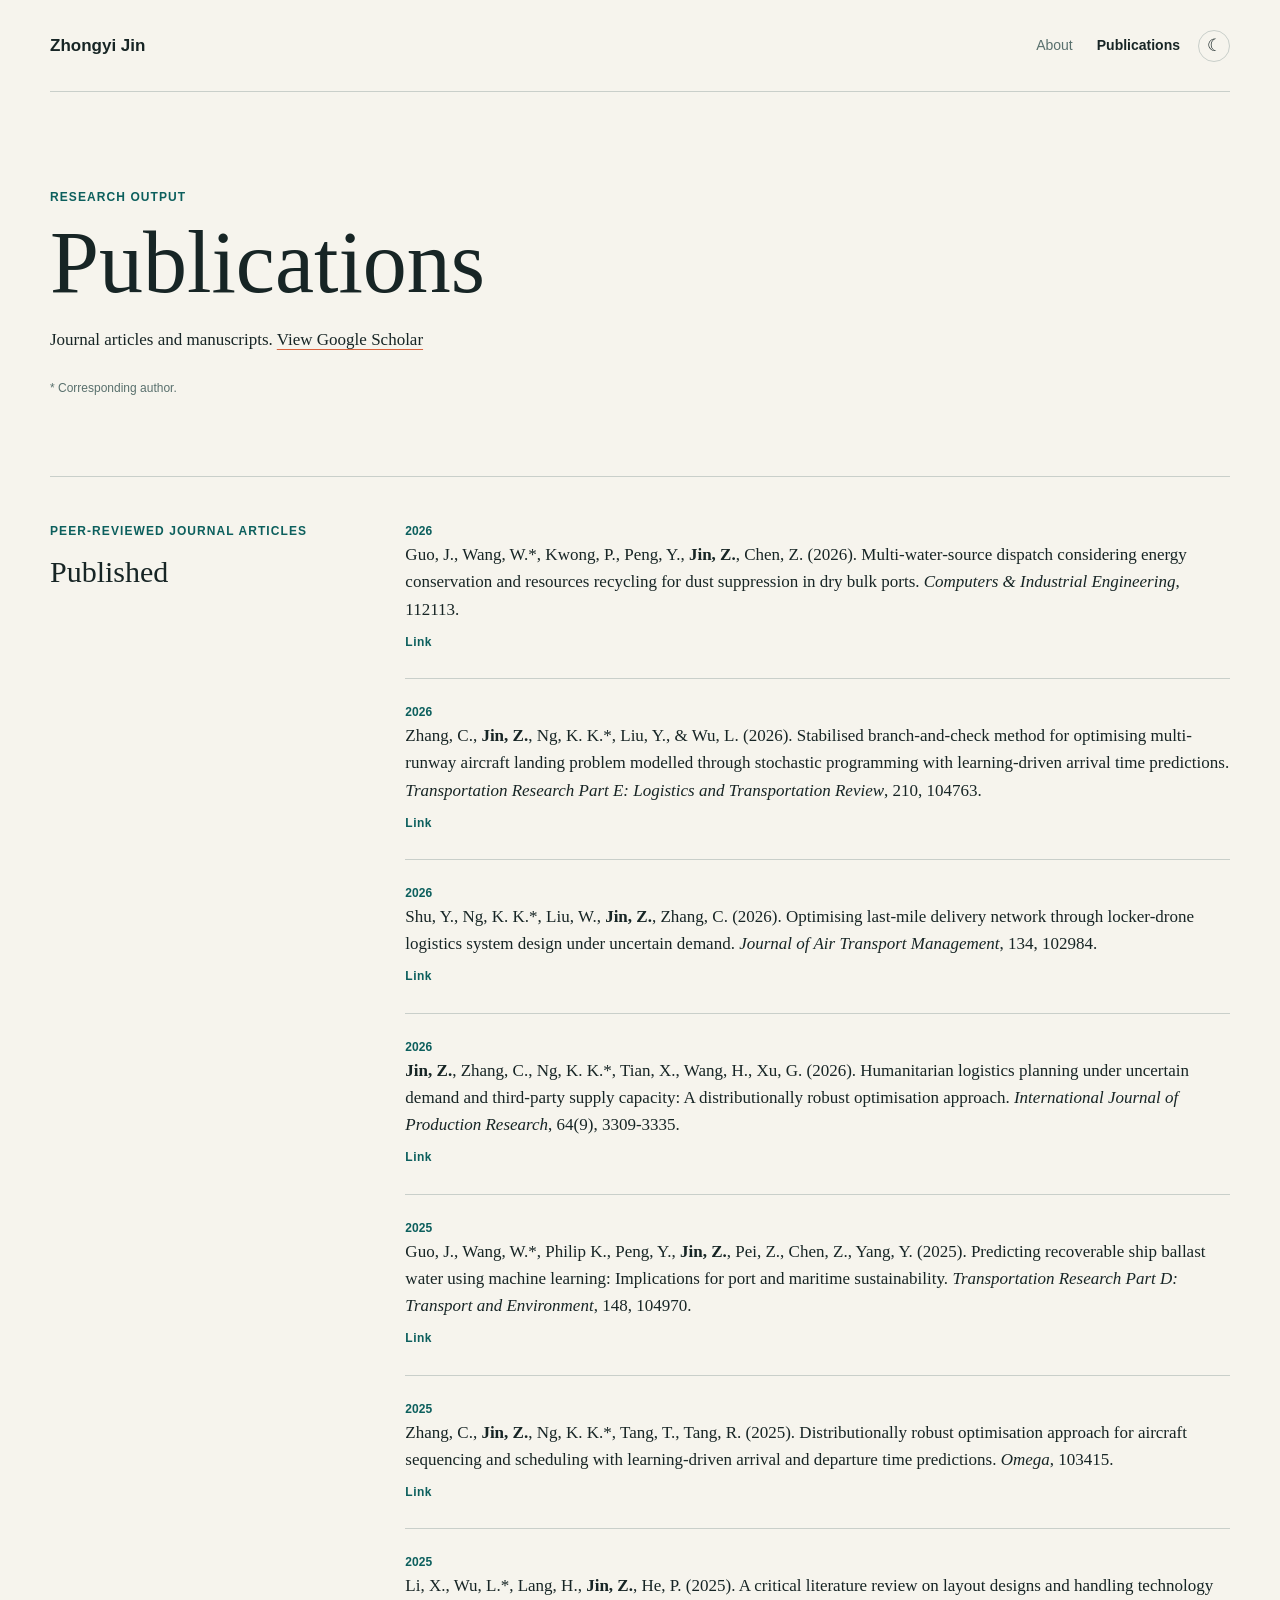
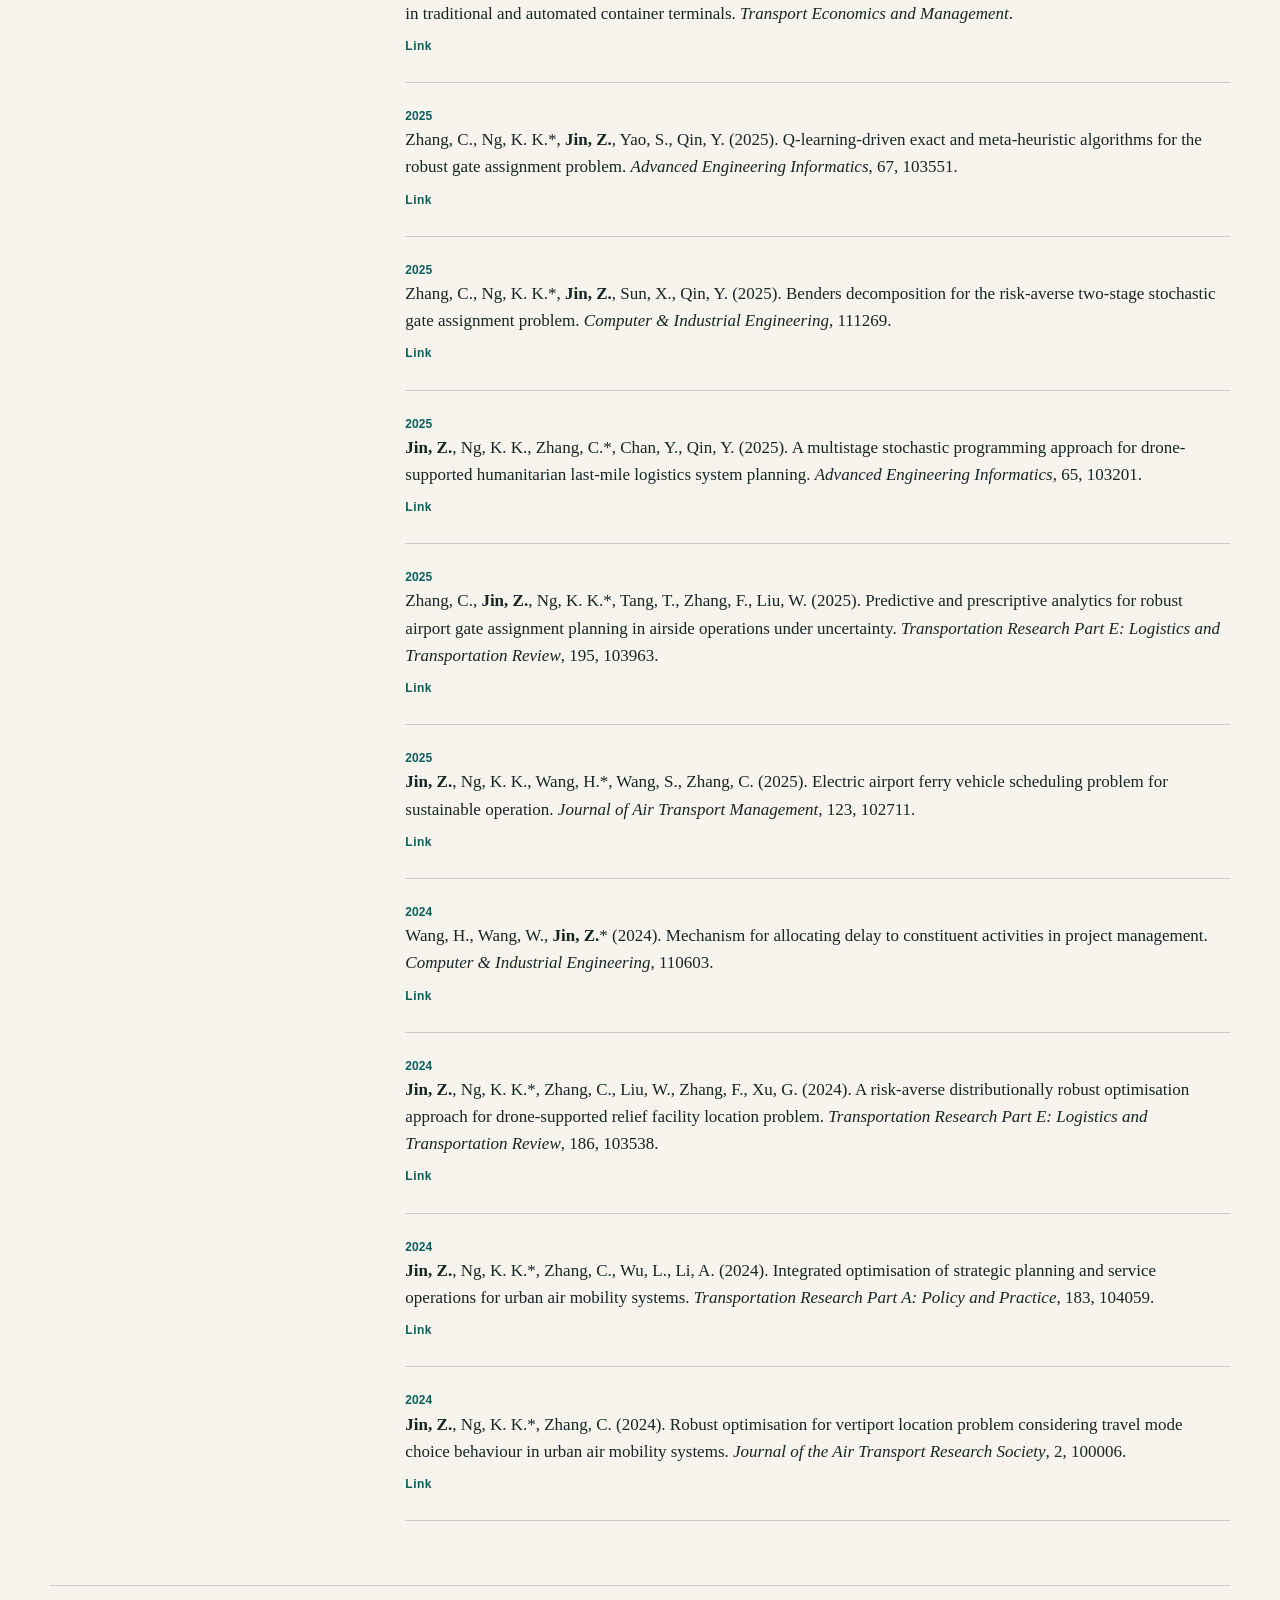
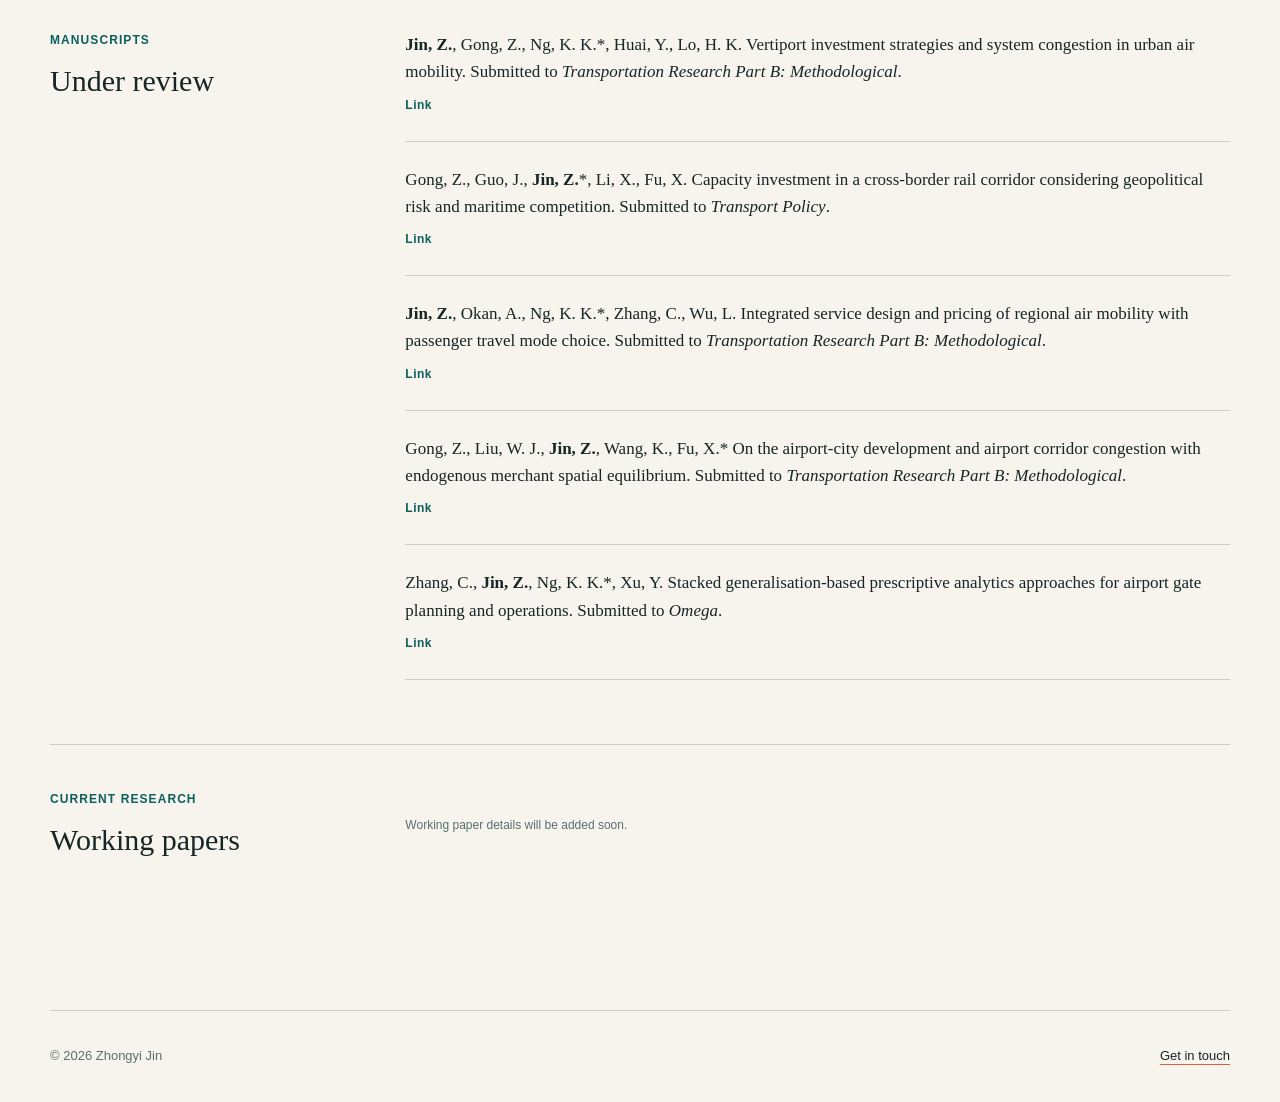
==== commit e2109528: "Update publications.html" ====
--- a/publications.html
+++ b/publications.html
@@ -33,8 +33,8 @@
         </div>
         <!-- To link a paper, add data-url="https://your-paper-url" to its li tag. -->
         <ol class="publication-list">
-          <li><p class="pub-year">2026</p><p>Guo, J., Wang, W.*, Kwong, P., Peng, Y., <strong>Jin, Z.</strong>, Chen, Z. (2026). Multi-water-source dispatch considering energy conservation and resources recycling for dust suppression in dry bulk ports. <em>Computers &amp; Industrial Engineering</em>, 112113.</p></li>
-          <li><p class="pub-year">2026</p><p>Zhang, C., <strong>Jin, Z.</strong>, Ng, K. K.*, Liu, Y., &amp; Wu, L. (2026). Stabilised branch-and-check method for optimising multi-runway aircraft landing problem modelled through stochastic programming with learning-driven arrival time predictions. <em>Transportation Research Part E: Logistics and Transportation Review</em>, 210, 104763.</p></li>
+          <li><p class="pub-year">2026</p><p>Guo, J., Wang, W.*, Kwong, P., Peng, Y., <strong>Jin, Z.</strong>, Chen, Z. (2026). Multi-water-source dispatch considering energy conservation and resources recycling for dust suppression in dry bulk ports. <em>Computers &amp; Industrial Engineering</em>, 112113.</p></li data-url="https://www.sciencedirect.com/science/article/abs/pii/S0360835226003141">
+          <li><p class="pub-year">2026</p><p>Zhang, C., <strong>Jin, Z.</strong>, Ng, K. K.*, Liu, Y., &amp; Wu, L. (2026). Stabilised branch-and-check method for optimising multi-runway aircraft landing problem modelled through stochastic programming with learning-driven arrival time predictions. <em>Transportation Research Part E: Logistics and Transportation Review</em>, 210, 104763.</p></li data-url="https://www.sciencedirect.com/science/article/pii/S1366554526001031">
           <li><p class="pub-year">2026</p><p>Shu, Y., Ng, K. K.*, Liu, W., <strong>Jin, Z.</strong>, Zhang, C. (2026). Optimising last-mile delivery network through locker-drone logistics system design under uncertain demand. <em>Journal of Air Transport Management</em>, 134, 102984.</p></li>
           <li><p class="pub-year">2026</p><p><strong>Jin, Z.</strong>, Zhang, C., Ng, K. K.*, Tian, X., Wang, H., Xu, G. (2026). Humanitarian logistics planning under uncertain demand and third-party supply capacity: A distributionally robust optimisation approach. <em>International Journal of Production Research</em>, 64(9), 3309-3335.</p></li>
           <li><p class="pub-year">2025</p><p>Guo, J., Wang, W.*, Philip K., Peng, Y., <strong>Jin, Z.</strong>, Pei, Z., Chen, Z., Yang, Y. (2025). Predicting recoverable ship ballast water using machine learning: Implications for port and maritime sustainability. <em>Transportation Research Part D: Transport and Environment</em>, 148, 104970.</p></li>
@@ -58,7 +58,7 @@
           <h2 id="review-heading">Under review</h2>
         </div>
         <ol class="publication-list compact">
-          <li><p><strong>Jin, Z.</strong>, Gong, Z., Ng, K. K.*, Huai, Y., Lo, H. K. Submitted to <em>Transportation Research Part B: Methodological</em>.</p></li>
+          <li><p><strong>Jin, Z.</strong>, Gong, Z., Ng, K. K.*, Huai, Y., Lo, H. K. Vertiport investment strategies and system congestion in urban air mobility. Submitted to <em>Transportation Research Part B: Methodological</em>.</p></li>
           <li><p>Gong, Z., Guo, J., <strong>Jin, Z.</strong>*, Li, X., Fu, X. Capacity investment in a cross-border rail corridor considering geopolitical risk and maritime competition. Submitted to <em>Transport Policy</em>.</p></li>
           <li><p><strong>Jin, Z.</strong>, Okan, A., Ng, K. K.*, Zhang, C., Wu, L. Integrated service design and pricing of regional air mobility with passenger travel mode choice. Submitted to <em>Transportation Research Part B: Methodological</em>.</p></li>
           <li><p>Gong, Z., Liu, W. J., <strong>Jin, Z.</strong>, Wang, K., Fu, X.* On the airport-city development and airport corridor congestion with endogenous merchant spatial equilibrium. Submitted to <em>Transportation Research Part B: Methodological</em>.</p></li>
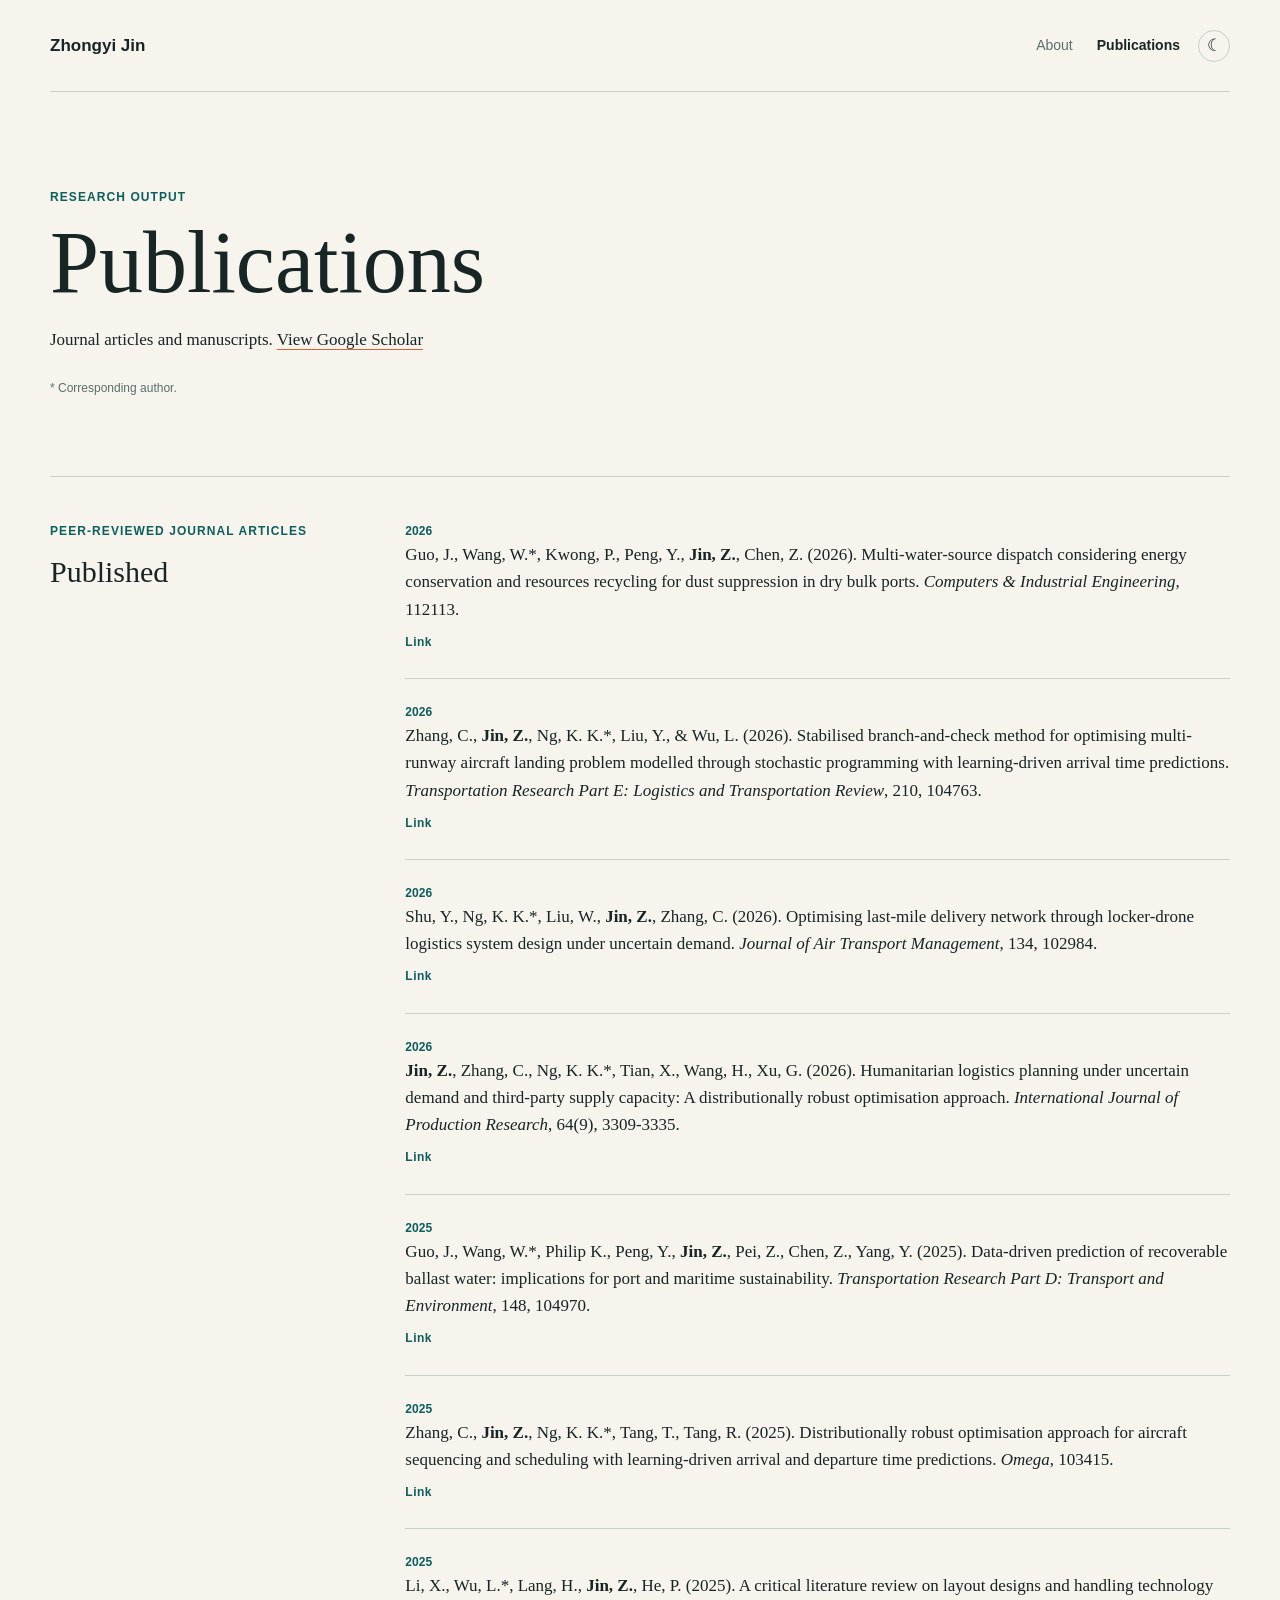
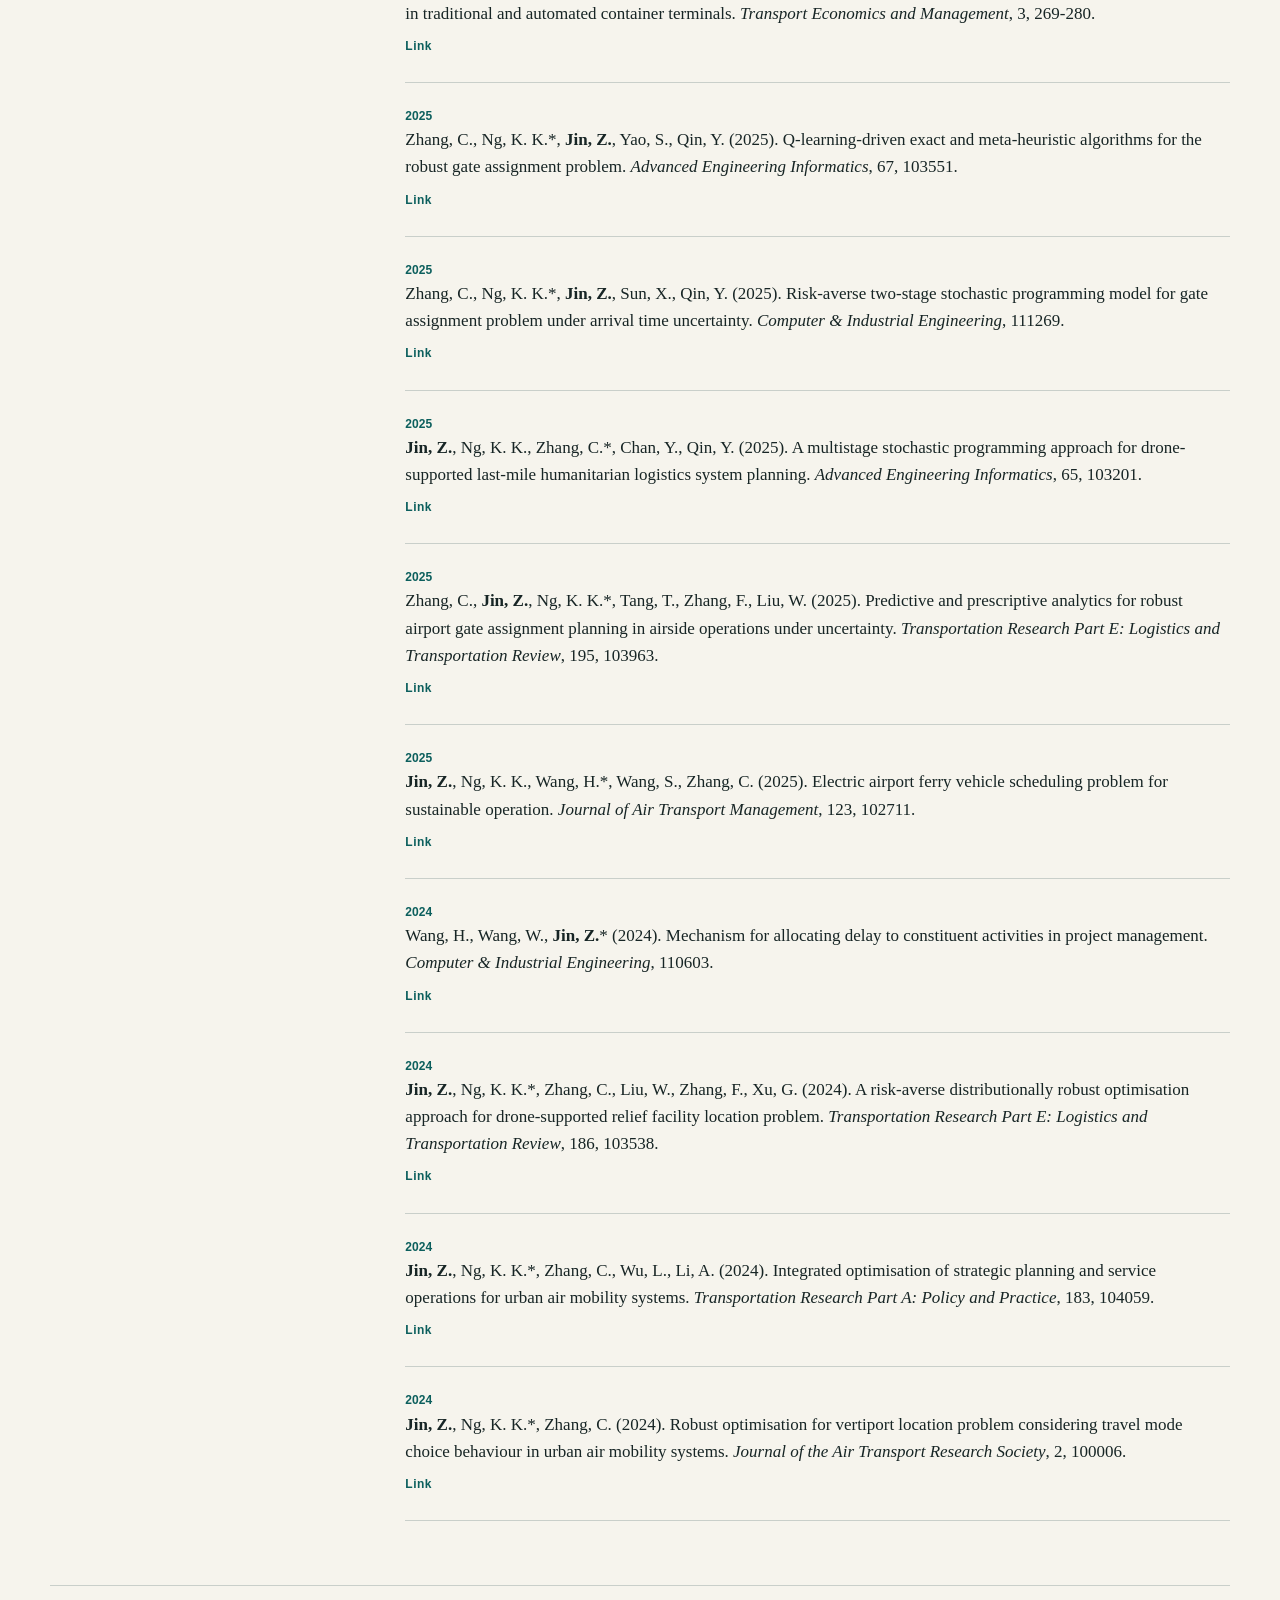
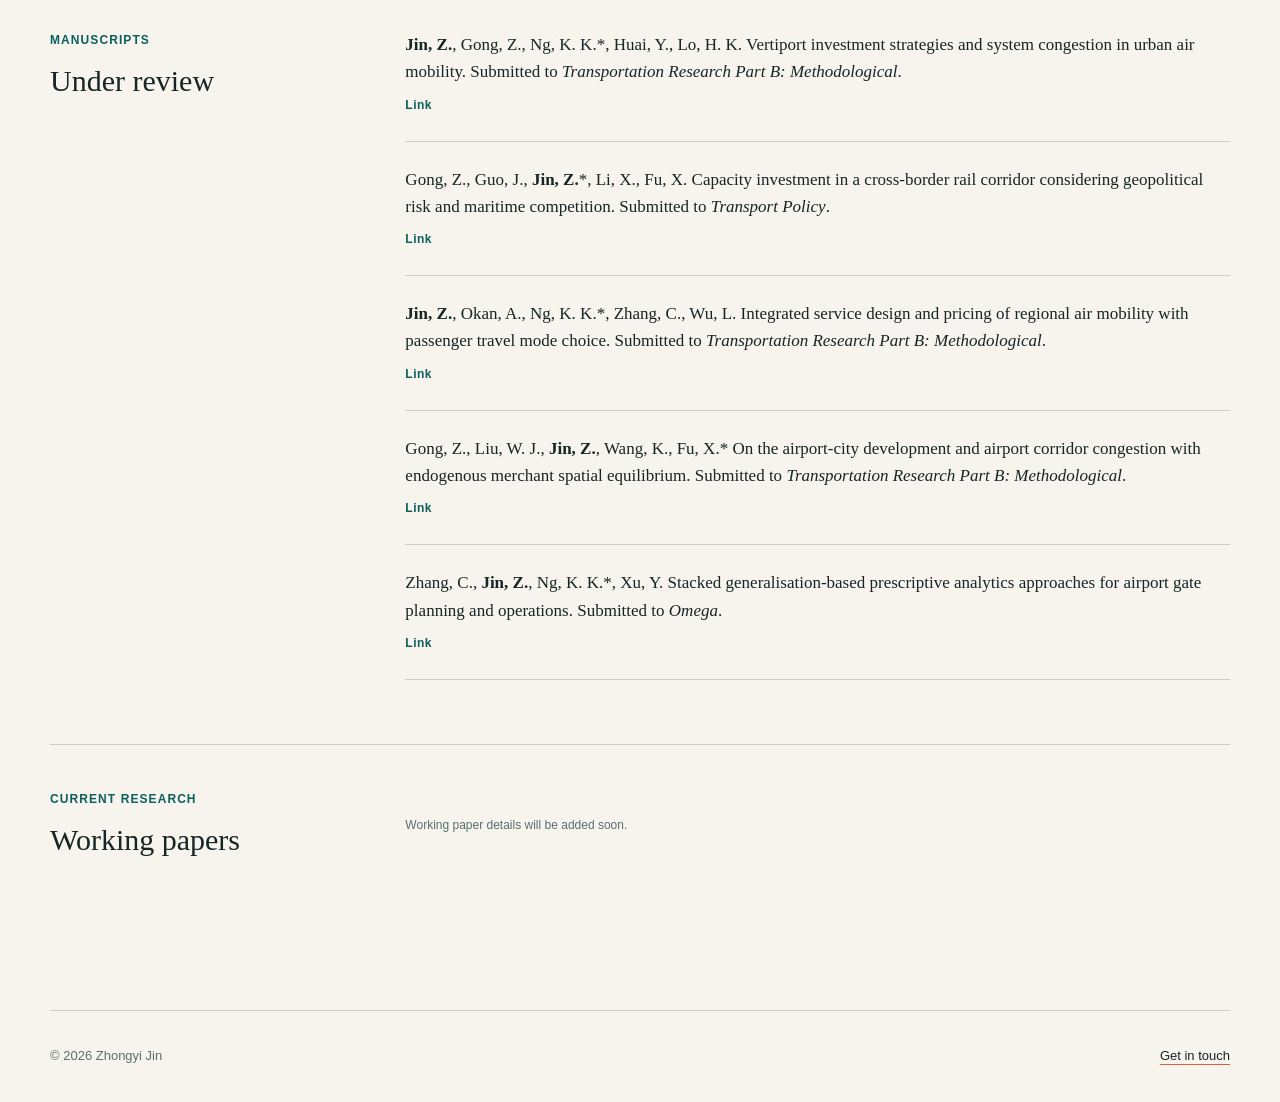
==== commit 4c78308d: "Update publications.html" ====
--- a/publications.html
+++ b/publications.html
@@ -35,20 +35,20 @@
         <ol class="publication-list">
           <li><p class="pub-year">2026</p><p>Guo, J., Wang, W.*, Kwong, P., Peng, Y., <strong>Jin, Z.</strong>, Chen, Z. (2026). Multi-water-source dispatch considering energy conservation and resources recycling for dust suppression in dry bulk ports. <em>Computers &amp; Industrial Engineering</em>, 112113.</p></li data-url="https://www.sciencedirect.com/science/article/abs/pii/S0360835226003141">
           <li><p class="pub-year">2026</p><p>Zhang, C., <strong>Jin, Z.</strong>, Ng, K. K.*, Liu, Y., &amp; Wu, L. (2026). Stabilised branch-and-check method for optimising multi-runway aircraft landing problem modelled through stochastic programming with learning-driven arrival time predictions. <em>Transportation Research Part E: Logistics and Transportation Review</em>, 210, 104763.</p></li data-url="https://www.sciencedirect.com/science/article/pii/S1366554526001031">
-          <li><p class="pub-year">2026</p><p>Shu, Y., Ng, K. K.*, Liu, W., <strong>Jin, Z.</strong>, Zhang, C. (2026). Optimising last-mile delivery network through locker-drone logistics system design under uncertain demand. <em>Journal of Air Transport Management</em>, 134, 102984.</p></li>
-          <li><p class="pub-year">2026</p><p><strong>Jin, Z.</strong>, Zhang, C., Ng, K. K.*, Tian, X., Wang, H., Xu, G. (2026). Humanitarian logistics planning under uncertain demand and third-party supply capacity: A distributionally robust optimisation approach. <em>International Journal of Production Research</em>, 64(9), 3309-3335.</p></li>
-          <li><p class="pub-year">2025</p><p>Guo, J., Wang, W.*, Philip K., Peng, Y., <strong>Jin, Z.</strong>, Pei, Z., Chen, Z., Yang, Y. (2025). Predicting recoverable ship ballast water using machine learning: Implications for port and maritime sustainability. <em>Transportation Research Part D: Transport and Environment</em>, 148, 104970.</p></li>
-          <li><p class="pub-year">2025</p><p>Zhang, C., <strong>Jin, Z.</strong>, Ng, K. K.*, Tang, T., Tang, R. (2025). Distributionally robust optimisation approach for aircraft sequencing and scheduling with learning-driven arrival and departure time predictions. <em>Omega</em>, 103415.</p></li>
-          <li><p class="pub-year">2025</p><p>Li, X., Wu, L.*, Lang, H., <strong>Jin, Z.</strong>, He, P. (2025). A critical literature review on layout designs and handling technology in traditional and automated container terminals. <em>Transport Economics and Management</em>.</p></li>
-          <li><p class="pub-year">2025</p><p>Zhang, C., Ng, K. K.*, <strong>Jin, Z.</strong>, Yao, S., Qin, Y. (2025). Q-learning-driven exact and meta-heuristic algorithms for the robust gate assignment problem. <em>Advanced Engineering Informatics</em>, 67, 103551.</p></li>
-          <li><p class="pub-year">2025</p><p>Zhang, C., Ng, K. K.*, <strong>Jin, Z.</strong>, Sun, X., Qin, Y. (2025). Benders decomposition for the risk-averse two-stage stochastic gate assignment problem. <em>Computer &amp; Industrial Engineering</em>, 111269.</p></li>
-          <li><p class="pub-year">2025</p><p><strong>Jin, Z.</strong>, Ng, K. K., Zhang, C.*, Chan, Y., Qin, Y. (2025). A multistage stochastic programming approach for drone-supported humanitarian last-mile logistics system planning. <em>Advanced Engineering Informatics</em>, 65, 103201.</p></li>
-          <li><p class="pub-year">2025</p><p>Zhang, C., <strong>Jin, Z.</strong>, Ng, K. K.*, Tang, T., Zhang, F., Liu, W. (2025). Predictive and prescriptive analytics for robust airport gate assignment planning in airside operations under uncertainty. <em>Transportation Research Part E: Logistics and Transportation Review</em>, 195, 103963.</p></li>
-          <li><p class="pub-year">2025</p><p><strong>Jin, Z.</strong>, Ng, K. K., Wang, H.*, Wang, S., Zhang, C. (2025). Electric airport ferry vehicle scheduling problem for sustainable operation. <em>Journal of Air Transport Management</em>, 123, 102711.</p></li>
-          <li><p class="pub-year">2024</p><p>Wang, H., Wang, W., <strong>Jin, Z.</strong>* (2024). Mechanism for allocating delay to constituent activities in project management. <em>Computer &amp; Industrial Engineering</em>, 110603.</p></li>
-          <li><p class="pub-year">2024</p><p><strong>Jin, Z.</strong>, Ng, K. K.*, Zhang, C., Liu, W., Zhang, F., Xu, G. (2024). A risk-averse distributionally robust optimisation approach for drone-supported relief facility location problem. <em>Transportation Research Part E: Logistics and Transportation Review</em>, 186, 103538.</p></li>
-          <li><p class="pub-year">2024</p><p><strong>Jin, Z.</strong>, Ng, K. K.*, Zhang, C., Wu, L., Li, A. (2024). Integrated optimisation of strategic planning and service operations for urban air mobility systems. <em>Transportation Research Part A: Policy and Practice</em>, 183, 104059.</p></li>
-          <li><p class="pub-year">2024</p><p><strong>Jin, Z.</strong>, Ng, K. K.*, Zhang, C. (2024). Robust optimisation for vertiport location problem considering travel mode choice behaviour in urban air mobility systems. <em>Journal of the Air Transport Research Society</em>, 2, 100006.</p></li>
+          <li><p class="pub-year">2026</p><p>Shu, Y., Ng, K. K.*, Liu, W., <strong>Jin, Z.</strong>, Zhang, C. (2026). Optimising last-mile delivery network through locker-drone logistics system design under uncertain demand. <em>Journal of Air Transport Management</em>, 134, 102984.</p></li data-url="https://www.sciencedirect.com/science/article/abs/pii/S0969699726000207">
+          <li><p class="pub-year">2026</p><p><strong>Jin, Z.</strong>, Zhang, C., Ng, K. K.*, Tian, X., Wang, H., Xu, G. (2026). Humanitarian logistics planning under uncertain demand and third-party supply capacity: A distributionally robust optimisation approach. <em>International Journal of Production Research</em>, 64(9), 3309-3335.</p></li data-url="https://www.tandfonline.com/doi/abs/10.1080/00207543.2025.2594056?casa_token=aerAfWr8GcIAAAAA:L0vFe5-0WP1mdVH4nP2evPVfmjeEH5IXFApEL6GeSSWqggnGT7YgnLhI4R57RecJ9i6cNkxRpf1V">
+          <li><p class="pub-year">2025</p><p>Guo, J., Wang, W.*, Philip K., Peng, Y., <strong>Jin, Z.</strong>, Pei, Z., Chen, Z., Yang, Y. (2025). Data-driven prediction of recoverable ballast water: implications for port and maritime sustainability. <em>Transportation Research Part D: Transport and Environment</em>, 148, 104970.</p></li data-url="https://www.sciencedirect.com/science/article/abs/pii/S1361920925003803">
+          <li><p class="pub-year">2025</p><p>Zhang, C., <strong>Jin, Z.</strong>, Ng, K. K.*, Tang, T., Tang, R. (2025). Distributionally robust optimisation approach for aircraft sequencing and scheduling with learning-driven arrival and departure time predictions. <em>Omega</em>, 103415.</p></li data-url="https://www.sciencedirect.com/science/article/abs/pii/S0305048325001410">
+          <li><p class="pub-year">2025</p><p>Li, X., Wu, L.*, Lang, H., <strong>Jin, Z.</strong>, He, P. (2025). A critical literature review on layout designs and handling technology in traditional and automated container terminals. <em>Transport Economics and Management</em>, 3, 269-280.</p></li data-url="https://www.sciencedirect.com/science/article/pii/S2949899625000188">
+          <li><p class="pub-year">2025</p><p>Zhang, C., Ng, K. K.*, <strong>Jin, Z.</strong>, Yao, S., Qin, Y. (2025). Q-learning-driven exact and meta-heuristic algorithms for the robust gate assignment problem. <em>Advanced Engineering Informatics</em>, 67, 103551.</p></li data-url="https://www.sciencedirect.com/science/article/abs/pii/S1474034625004446">
+          <li><p class="pub-year">2025</p><p>Zhang, C., Ng, K. K.*, <strong>Jin, Z.</strong>, Sun, X., Qin, Y. (2025). Risk-averse two-stage stochastic programming model for gate assignment problem under arrival time uncertainty. <em>Computer &amp; Industrial Engineering</em>, 111269.</p></li data-url="https://www.sciencedirect.com/science/article/abs/pii/S0360835225004152">
+          <li><p class="pub-year">2025</p><p><strong>Jin, Z.</strong>, Ng, K. K., Zhang, C.*, Chan, Y., Qin, Y. (2025). A multistage stochastic programming approach for drone-supported last-mile humanitarian logistics system planning. <em>Advanced Engineering Informatics</em>, 65, 103201.</p></li data-url="https://www.sciencedirect.com/science/article/abs/pii/S1474034625000941">
+          <li><p class="pub-year">2025</p><p>Zhang, C., <strong>Jin, Z.</strong>, Ng, K. K.*, Tang, T., Zhang, F., Liu, W. (2025). Predictive and prescriptive analytics for robust airport gate assignment planning in airside operations under uncertainty. <em>Transportation Research Part E: Logistics and Transportation Review</em>, 195, 103963.</p></li data-url="https://www.sciencedirect.com/science/article/abs/pii/S1366554525000043">
+          <li><p class="pub-year">2025</p><p><strong>Jin, Z.</strong>, Ng, K. K., Wang, H.*, Wang, S., Zhang, C. (2025). Electric airport ferry vehicle scheduling problem for sustainable operation. <em>Journal of Air Transport Management</em>, 123, 102711.</p></li data-url="https://www.sciencedirect.com/science/article/abs/pii/S0969699724001765">
+          <li><p class="pub-year">2024</p><p>Wang, H., Wang, W., <strong>Jin, Z.</strong>* (2024). Mechanism for allocating delay to constituent activities in project management. <em>Computer &amp; Industrial Engineering</em>, 110603.</p></li data-url="https://www.sciencedirect.com/science/article/abs/pii/S0360835224007241">
+          <li><p class="pub-year">2024</p><p><strong>Jin, Z.</strong>, Ng, K. K.*, Zhang, C., Liu, W., Zhang, F., Xu, G. (2024). A risk-averse distributionally robust optimisation approach for drone-supported relief facility location problem. <em>Transportation Research Part E: Logistics and Transportation Review</em>, 186, 103538.</p></li data-url="https://www.sciencedirect.com/science/article/abs/pii/S1366554524001297">
+          <li><p class="pub-year">2024</p><p><strong>Jin, Z.</strong>, Ng, K. K.*, Zhang, C., Wu, L., Li, A. (2024). Integrated optimisation of strategic planning and service operations for urban air mobility systems. <em>Transportation Research Part A: Policy and Practice</em>, 183, 104059.</p></li data-url="https://www.sciencedirect.com/science/article/abs/pii/S0965856424001071">
+          <li><p class="pub-year">2024</p><p><strong>Jin, Z.</strong>, Ng, K. K.*, Zhang, C. (2024). Robust optimisation for vertiport location problem considering travel mode choice behaviour in urban air mobility systems. <em>Journal of the Air Transport Research Society</em>, 2, 100006.</p></li data-url="https://www.sciencedirect.com/science/article/pii/S2941198X2400006X">
         </ol>
       </section>
 
@@ -58,11 +58,11 @@
           <h2 id="review-heading">Under review</h2>
         </div>
         <ol class="publication-list compact">
-          <li><p><strong>Jin, Z.</strong>, Gong, Z., Ng, K. K.*, Huai, Y., Lo, H. K. Vertiport investment strategies and system congestion in urban air mobility. Submitted to <em>Transportation Research Part B: Methodological</em>.</p></li>
-          <li><p>Gong, Z., Guo, J., <strong>Jin, Z.</strong>*, Li, X., Fu, X. Capacity investment in a cross-border rail corridor considering geopolitical risk and maritime competition. Submitted to <em>Transport Policy</em>.</p></li>
-          <li><p><strong>Jin, Z.</strong>, Okan, A., Ng, K. K.*, Zhang, C., Wu, L. Integrated service design and pricing of regional air mobility with passenger travel mode choice. Submitted to <em>Transportation Research Part B: Methodological</em>.</p></li>
-          <li><p>Gong, Z., Liu, W. J., <strong>Jin, Z.</strong>, Wang, K., Fu, X.* On the airport-city development and airport corridor congestion with endogenous merchant spatial equilibrium. Submitted to <em>Transportation Research Part B: Methodological</em>.</p></li>
-          <li><p>Zhang, C., <strong>Jin, Z.</strong>, Ng, K. K.*, Xu, Y. Stacked generalisation-based prescriptive analytics approaches for airport gate planning and operations. Submitted to <em>Omega</em>.</p></li>
+          <li><p><strong>Jin, Z.</strong>, Gong, Z., Ng, K. K.*, Huai, Y., Lo, H. K. Vertiport investment strategies and system congestion in urban air mobility. Submitted to <em>Transportation Research Part B: Methodological</em>.</p>
+          <li><p>Gong, Z., Guo, J., <strong>Jin, Z.</strong>*, Li, X., Fu, X. Capacity investment in a cross-border rail corridor considering geopolitical risk and maritime competition. Submitted to <em>Transport Policy</em>.</p>
+          <li><p><strong>Jin, Z.</strong>, Okan, A., Ng, K. K.*, Zhang, C., Wu, L. Integrated service design and pricing of regional air mobility with passenger travel mode choice. Submitted to <em>Transportation Research Part B: Methodological</em>.</p>
+          <li><p>Gong, Z., Liu, W. J., <strong>Jin, Z.</strong>, Wang, K., Fu, X.* On the airport-city development and airport corridor congestion with endogenous merchant spatial equilibrium. Submitted to <em>Transportation Research Part B: Methodological</em>.</p>
+          <li><p>Zhang, C., <strong>Jin, Z.</strong>, Ng, K. K.*, Xu, Y. Stacked generalisation-based prescriptive analytics approaches for airport gate planning and operations. Submitted to <em>Omega</em>.</p>
         </ol>
       </section>
 
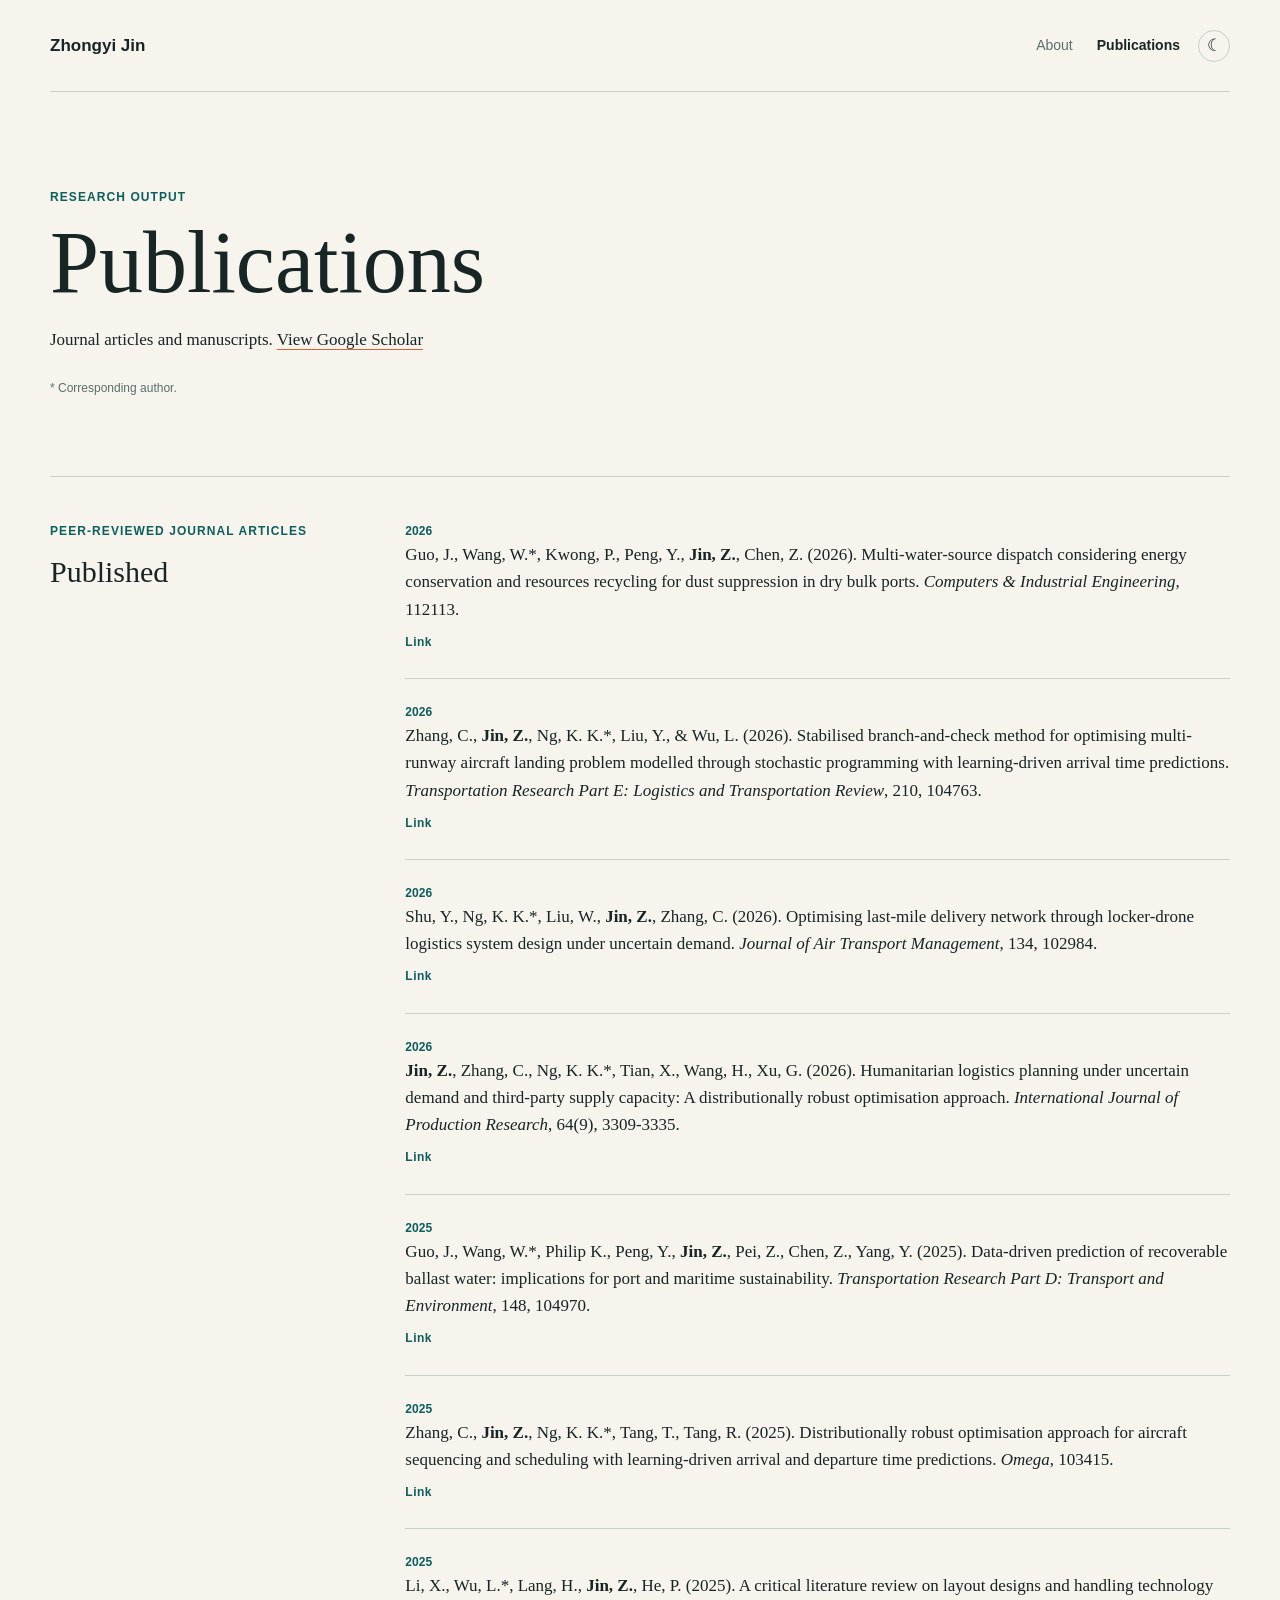
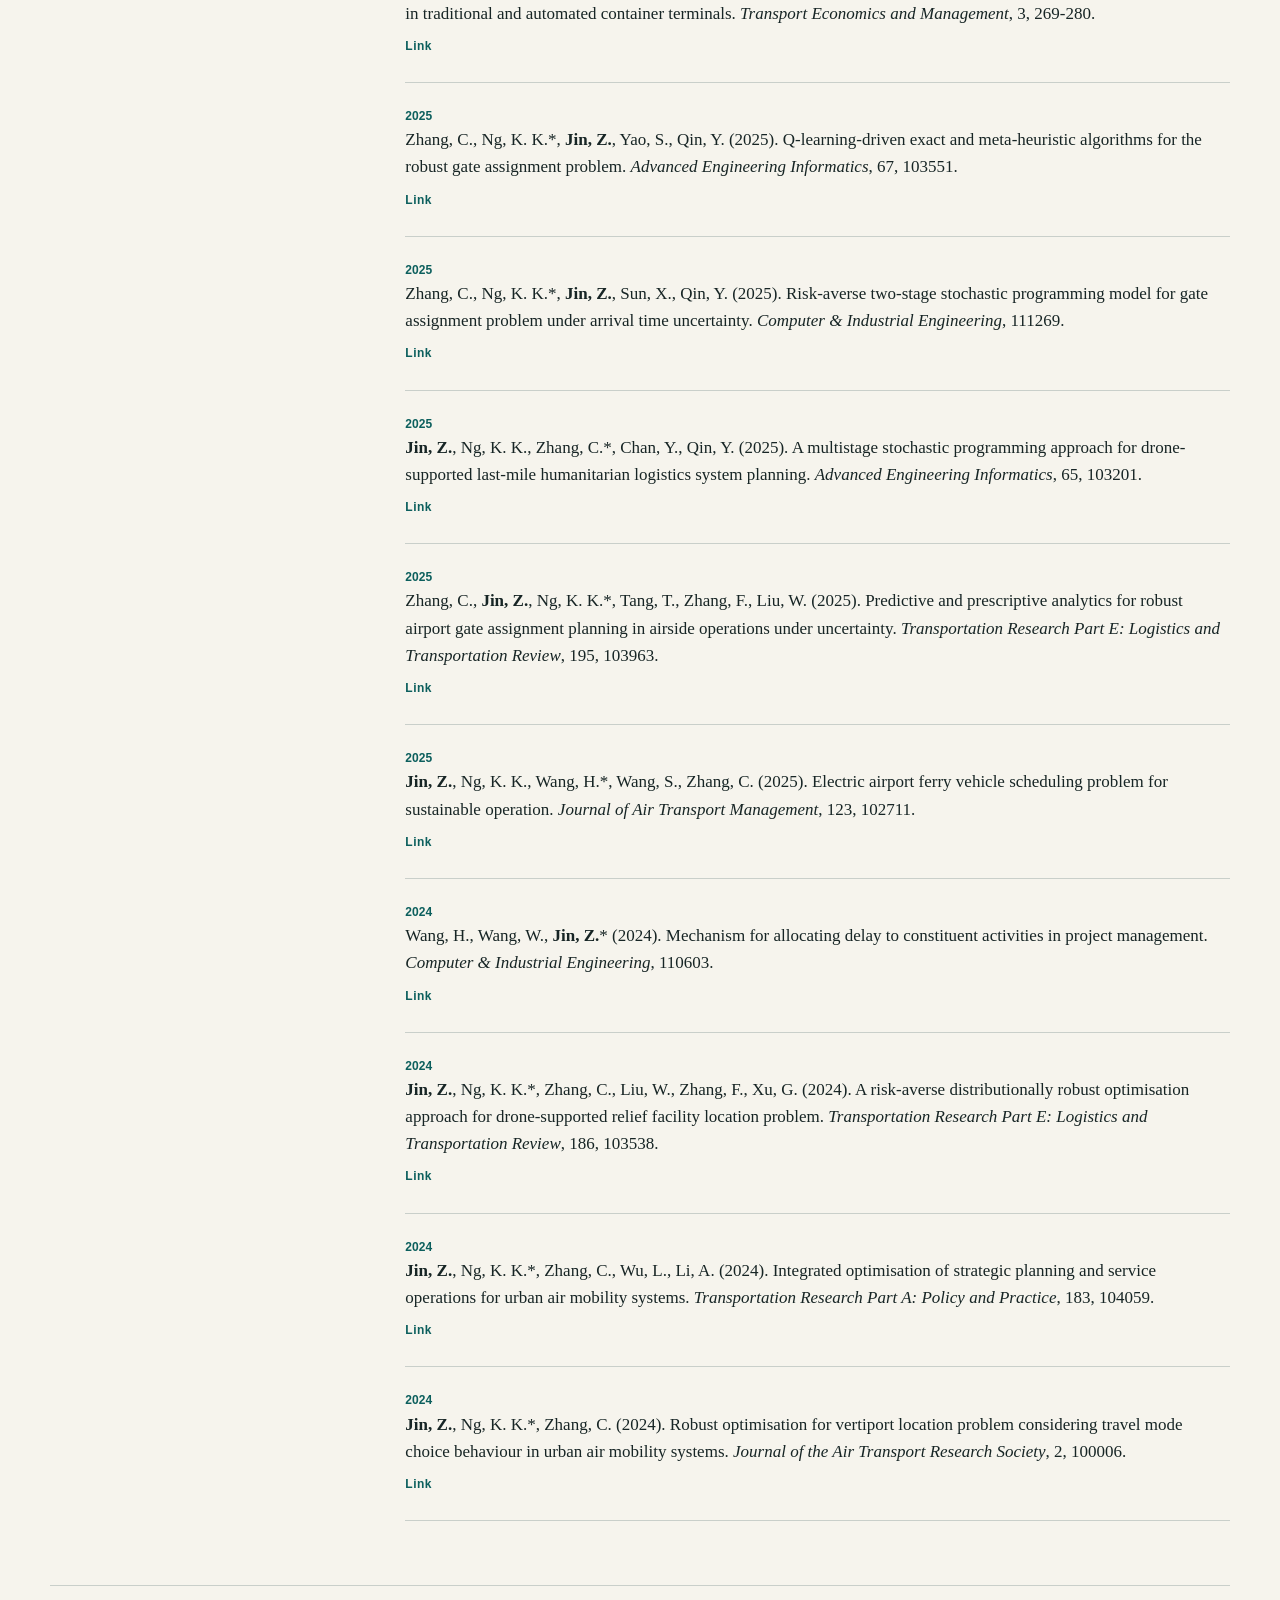
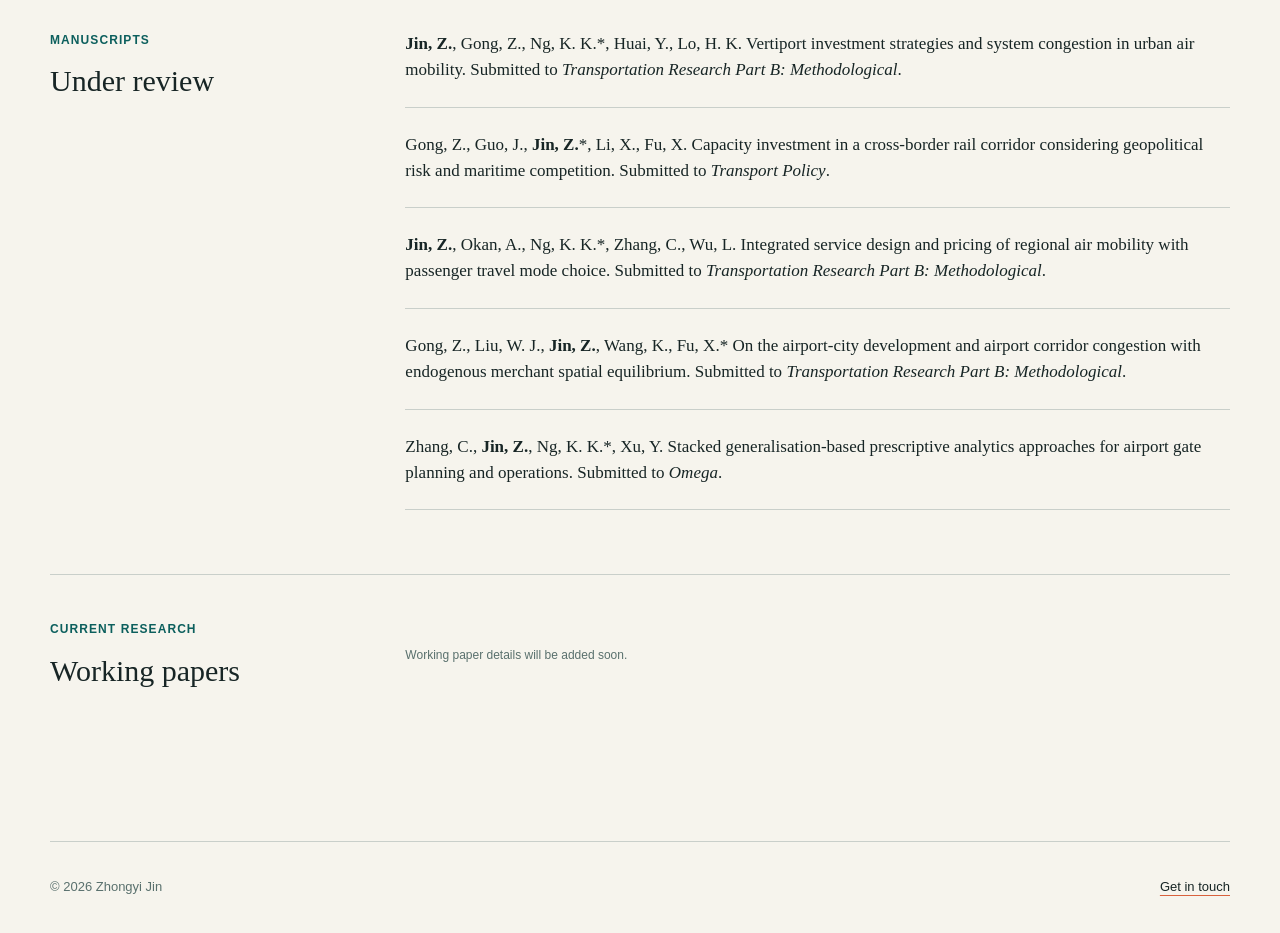
==== commit 740d7019: "Fix publication links" ====
--- a/publications.html
+++ b/publications.html
@@ -33,22 +33,22 @@
         </div>
         <!-- To link a paper, add data-url="https://your-paper-url" to its li tag. -->
         <ol class="publication-list">
-          <li><p class="pub-year">2026</p><p>Guo, J., Wang, W.*, Kwong, P., Peng, Y., <strong>Jin, Z.</strong>, Chen, Z. (2026). Multi-water-source dispatch considering energy conservation and resources recycling for dust suppression in dry bulk ports. <em>Computers &amp; Industrial Engineering</em>, 112113.</p></li data-url="https://www.sciencedirect.com/science/article/abs/pii/S0360835226003141">
-          <li><p class="pub-year">2026</p><p>Zhang, C., <strong>Jin, Z.</strong>, Ng, K. K.*, Liu, Y., &amp; Wu, L. (2026). Stabilised branch-and-check method for optimising multi-runway aircraft landing problem modelled through stochastic programming with learning-driven arrival time predictions. <em>Transportation Research Part E: Logistics and Transportation Review</em>, 210, 104763.</p></li data-url="https://www.sciencedirect.com/science/article/pii/S1366554526001031">
-          <li><p class="pub-year">2026</p><p>Shu, Y., Ng, K. K.*, Liu, W., <strong>Jin, Z.</strong>, Zhang, C. (2026). Optimising last-mile delivery network through locker-drone logistics system design under uncertain demand. <em>Journal of Air Transport Management</em>, 134, 102984.</p></li data-url="https://www.sciencedirect.com/science/article/abs/pii/S0969699726000207">
-          <li><p class="pub-year">2026</p><p><strong>Jin, Z.</strong>, Zhang, C., Ng, K. K.*, Tian, X., Wang, H., Xu, G. (2026). Humanitarian logistics planning under uncertain demand and third-party supply capacity: A distributionally robust optimisation approach. <em>International Journal of Production Research</em>, 64(9), 3309-3335.</p></li data-url="https://www.tandfonline.com/doi/abs/10.1080/00207543.2025.2594056?casa_token=aerAfWr8GcIAAAAA:L0vFe5-0WP1mdVH4nP2evPVfmjeEH5IXFApEL6GeSSWqggnGT7YgnLhI4R57RecJ9i6cNkxRpf1V">
-          <li><p class="pub-year">2025</p><p>Guo, J., Wang, W.*, Philip K., Peng, Y., <strong>Jin, Z.</strong>, Pei, Z., Chen, Z., Yang, Y. (2025). Data-driven prediction of recoverable ballast water: implications for port and maritime sustainability. <em>Transportation Research Part D: Transport and Environment</em>, 148, 104970.</p></li data-url="https://www.sciencedirect.com/science/article/abs/pii/S1361920925003803">
-          <li><p class="pub-year">2025</p><p>Zhang, C., <strong>Jin, Z.</strong>, Ng, K. K.*, Tang, T., Tang, R. (2025). Distributionally robust optimisation approach for aircraft sequencing and scheduling with learning-driven arrival and departure time predictions. <em>Omega</em>, 103415.</p></li data-url="https://www.sciencedirect.com/science/article/abs/pii/S0305048325001410">
-          <li><p class="pub-year">2025</p><p>Li, X., Wu, L.*, Lang, H., <strong>Jin, Z.</strong>, He, P. (2025). A critical literature review on layout designs and handling technology in traditional and automated container terminals. <em>Transport Economics and Management</em>, 3, 269-280.</p></li data-url="https://www.sciencedirect.com/science/article/pii/S2949899625000188">
-          <li><p class="pub-year">2025</p><p>Zhang, C., Ng, K. K.*, <strong>Jin, Z.</strong>, Yao, S., Qin, Y. (2025). Q-learning-driven exact and meta-heuristic algorithms for the robust gate assignment problem. <em>Advanced Engineering Informatics</em>, 67, 103551.</p></li data-url="https://www.sciencedirect.com/science/article/abs/pii/S1474034625004446">
-          <li><p class="pub-year">2025</p><p>Zhang, C., Ng, K. K.*, <strong>Jin, Z.</strong>, Sun, X., Qin, Y. (2025). Risk-averse two-stage stochastic programming model for gate assignment problem under arrival time uncertainty. <em>Computer &amp; Industrial Engineering</em>, 111269.</p></li data-url="https://www.sciencedirect.com/science/article/abs/pii/S0360835225004152">
-          <li><p class="pub-year">2025</p><p><strong>Jin, Z.</strong>, Ng, K. K., Zhang, C.*, Chan, Y., Qin, Y. (2025). A multistage stochastic programming approach for drone-supported last-mile humanitarian logistics system planning. <em>Advanced Engineering Informatics</em>, 65, 103201.</p></li data-url="https://www.sciencedirect.com/science/article/abs/pii/S1474034625000941">
-          <li><p class="pub-year">2025</p><p>Zhang, C., <strong>Jin, Z.</strong>, Ng, K. K.*, Tang, T., Zhang, F., Liu, W. (2025). Predictive and prescriptive analytics for robust airport gate assignment planning in airside operations under uncertainty. <em>Transportation Research Part E: Logistics and Transportation Review</em>, 195, 103963.</p></li data-url="https://www.sciencedirect.com/science/article/abs/pii/S1366554525000043">
-          <li><p class="pub-year">2025</p><p><strong>Jin, Z.</strong>, Ng, K. K., Wang, H.*, Wang, S., Zhang, C. (2025). Electric airport ferry vehicle scheduling problem for sustainable operation. <em>Journal of Air Transport Management</em>, 123, 102711.</p></li data-url="https://www.sciencedirect.com/science/article/abs/pii/S0969699724001765">
-          <li><p class="pub-year">2024</p><p>Wang, H., Wang, W., <strong>Jin, Z.</strong>* (2024). Mechanism for allocating delay to constituent activities in project management. <em>Computer &amp; Industrial Engineering</em>, 110603.</p></li data-url="https://www.sciencedirect.com/science/article/abs/pii/S0360835224007241">
-          <li><p class="pub-year">2024</p><p><strong>Jin, Z.</strong>, Ng, K. K.*, Zhang, C., Liu, W., Zhang, F., Xu, G. (2024). A risk-averse distributionally robust optimisation approach for drone-supported relief facility location problem. <em>Transportation Research Part E: Logistics and Transportation Review</em>, 186, 103538.</p></li data-url="https://www.sciencedirect.com/science/article/abs/pii/S1366554524001297">
-          <li><p class="pub-year">2024</p><p><strong>Jin, Z.</strong>, Ng, K. K.*, Zhang, C., Wu, L., Li, A. (2024). Integrated optimisation of strategic planning and service operations for urban air mobility systems. <em>Transportation Research Part A: Policy and Practice</em>, 183, 104059.</p></li data-url="https://www.sciencedirect.com/science/article/abs/pii/S0965856424001071">
-          <li><p class="pub-year">2024</p><p><strong>Jin, Z.</strong>, Ng, K. K.*, Zhang, C. (2024). Robust optimisation for vertiport location problem considering travel mode choice behaviour in urban air mobility systems. <em>Journal of the Air Transport Research Society</em>, 2, 100006.</p></li data-url="https://www.sciencedirect.com/science/article/pii/S2941198X2400006X">
+          <li data-url="https://www.sciencedirect.com/science/article/abs/pii/S0360835226003141"><p class="pub-year">2026</p><p>Guo, J., Wang, W.*, Kwong, P., Peng, Y., <strong>Jin, Z.</strong>, Chen, Z. (2026). Multi-water-source dispatch considering energy conservation and resources recycling for dust suppression in dry bulk ports. <em>Computers &amp; Industrial Engineering</em>, 112113.</p></li>
+          <li data-url="https://www.sciencedirect.com/science/article/pii/S1366554526001031"><p class="pub-year">2026</p><p>Zhang, C., <strong>Jin, Z.</strong>, Ng, K. K.*, Liu, Y., &amp; Wu, L. (2026). Stabilised branch-and-check method for optimising multi-runway aircraft landing problem modelled through stochastic programming with learning-driven arrival time predictions. <em>Transportation Research Part E: Logistics and Transportation Review</em>, 210, 104763.</p></li>
+          <li data-url="https://www.sciencedirect.com/science/article/abs/pii/S0969699726000207"><p class="pub-year">2026</p><p>Shu, Y., Ng, K. K.*, Liu, W., <strong>Jin, Z.</strong>, Zhang, C. (2026). Optimising last-mile delivery network through locker-drone logistics system design under uncertain demand. <em>Journal of Air Transport Management</em>, 134, 102984.</p></li>
+          <li data-url="https://www.tandfonline.com/doi/abs/10.1080/00207543.2025.2594056?casa_token=aerAfWr8GcIAAAAA:L0vFe5-0WP1mdVH4nP2evPVfmjeEH5IXFApEL6GeSSWqggnGT7YgnLhI4R57RecJ9i6cNkxRpf1V"><p class="pub-year">2026</p><p><strong>Jin, Z.</strong>, Zhang, C., Ng, K. K.*, Tian, X., Wang, H., Xu, G. (2026). Humanitarian logistics planning under uncertain demand and third-party supply capacity: A distributionally robust optimisation approach. <em>International Journal of Production Research</em>, 64(9), 3309-3335.</p></li>
+          <li data-url="https://www.sciencedirect.com/science/article/abs/pii/S1361920925003803"><p class="pub-year">2025</p><p>Guo, J., Wang, W.*, Philip K., Peng, Y., <strong>Jin, Z.</strong>, Pei, Z., Chen, Z., Yang, Y. (2025). Data-driven prediction of recoverable ballast water: implications for port and maritime sustainability. <em>Transportation Research Part D: Transport and Environment</em>, 148, 104970.</p></li>
+          <li data-url="https://www.sciencedirect.com/science/article/abs/pii/S0305048325001410"><p class="pub-year">2025</p><p>Zhang, C., <strong>Jin, Z.</strong>, Ng, K. K.*, Tang, T., Tang, R. (2025). Distributionally robust optimisation approach for aircraft sequencing and scheduling with learning-driven arrival and departure time predictions. <em>Omega</em>, 103415.</p></li>
+          <li data-url="https://www.sciencedirect.com/science/article/pii/S2949899625000188"><p class="pub-year">2025</p><p>Li, X., Wu, L.*, Lang, H., <strong>Jin, Z.</strong>, He, P. (2025). A critical literature review on layout designs and handling technology in traditional and automated container terminals. <em>Transport Economics and Management</em>, 3, 269-280.</p></li>
+          <li data-url="https://www.sciencedirect.com/science/article/abs/pii/S1474034625004446"><p class="pub-year">2025</p><p>Zhang, C., Ng, K. K.*, <strong>Jin, Z.</strong>, Yao, S., Qin, Y. (2025). Q-learning-driven exact and meta-heuristic algorithms for the robust gate assignment problem. <em>Advanced Engineering Informatics</em>, 67, 103551.</p></li>
+          <li data-url="https://www.sciencedirect.com/science/article/abs/pii/S0360835225004152"><p class="pub-year">2025</p><p>Zhang, C., Ng, K. K.*, <strong>Jin, Z.</strong>, Sun, X., Qin, Y. (2025). Risk-averse two-stage stochastic programming model for gate assignment problem under arrival time uncertainty. <em>Computer &amp; Industrial Engineering</em>, 111269.</p></li>
+          <li data-url="https://www.sciencedirect.com/science/article/abs/pii/S1474034625000941"><p class="pub-year">2025</p><p><strong>Jin, Z.</strong>, Ng, K. K., Zhang, C.*, Chan, Y., Qin, Y. (2025). A multistage stochastic programming approach for drone-supported last-mile humanitarian logistics system planning. <em>Advanced Engineering Informatics</em>, 65, 103201.</p></li>
+          <li data-url="https://www.sciencedirect.com/science/article/abs/pii/S1366554525000043"><p class="pub-year">2025</p><p>Zhang, C., <strong>Jin, Z.</strong>, Ng, K. K.*, Tang, T., Zhang, F., Liu, W. (2025). Predictive and prescriptive analytics for robust airport gate assignment planning in airside operations under uncertainty. <em>Transportation Research Part E: Logistics and Transportation Review</em>, 195, 103963.</p></li>
+          <li data-url="https://www.sciencedirect.com/science/article/abs/pii/S0969699724001765"><p class="pub-year">2025</p><p><strong>Jin, Z.</strong>, Ng, K. K., Wang, H.*, Wang, S., Zhang, C. (2025). Electric airport ferry vehicle scheduling problem for sustainable operation. <em>Journal of Air Transport Management</em>, 123, 102711.</p></li>
+          <li data-url="https://www.sciencedirect.com/science/article/abs/pii/S0360835224007241"><p class="pub-year">2024</p><p>Wang, H., Wang, W., <strong>Jin, Z.</strong>* (2024). Mechanism for allocating delay to constituent activities in project management. <em>Computer &amp; Industrial Engineering</em>, 110603.</p></li>
+          <li data-url="https://www.sciencedirect.com/science/article/abs/pii/S1366554524001297"><p class="pub-year">2024</p><p><strong>Jin, Z.</strong>, Ng, K. K.*, Zhang, C., Liu, W., Zhang, F., Xu, G. (2024). A risk-averse distributionally robust optimisation approach for drone-supported relief facility location problem. <em>Transportation Research Part E: Logistics and Transportation Review</em>, 186, 103538.</p></li>
+          <li data-url="https://www.sciencedirect.com/science/article/abs/pii/S0965856424001071"><p class="pub-year">2024</p><p><strong>Jin, Z.</strong>, Ng, K. K.*, Zhang, C., Wu, L., Li, A. (2024). Integrated optimisation of strategic planning and service operations for urban air mobility systems. <em>Transportation Research Part A: Policy and Practice</em>, 183, 104059.</p></li>
+          <li data-url="https://www.sciencedirect.com/science/article/pii/S2941198X2400006X"><p class="pub-year">2024</p><p><strong>Jin, Z.</strong>, Ng, K. K.*, Zhang, C. (2024). Robust optimisation for vertiport location problem considering travel mode choice behaviour in urban air mobility systems. <em>Journal of the Air Transport Research Society</em>, 2, 100006.</p></li>
         </ol>
       </section>
 
@@ -95,7 +95,7 @@
         localStorage.setItem('theme', dark ? 'dark' : 'light');
         applyTheme(dark);
       });
-      document.querySelectorAll('.publication-list li').forEach((item) => {
+      document.querySelectorAll('.publication-list li[data-url]').forEach((item) => {
         const link = document.createElement('a');
         link.className = 'paper-link';
         link.href = item.dataset.url || '#';
@@ -107,4 +107,4 @@
     </script>
   
 
-</body><div id="codex-browser-sidebar-comments-root" style="position: fixed; inset: 0px; pointer-events: none; z-index: 2147483647;"></div></html>
+</body></html>
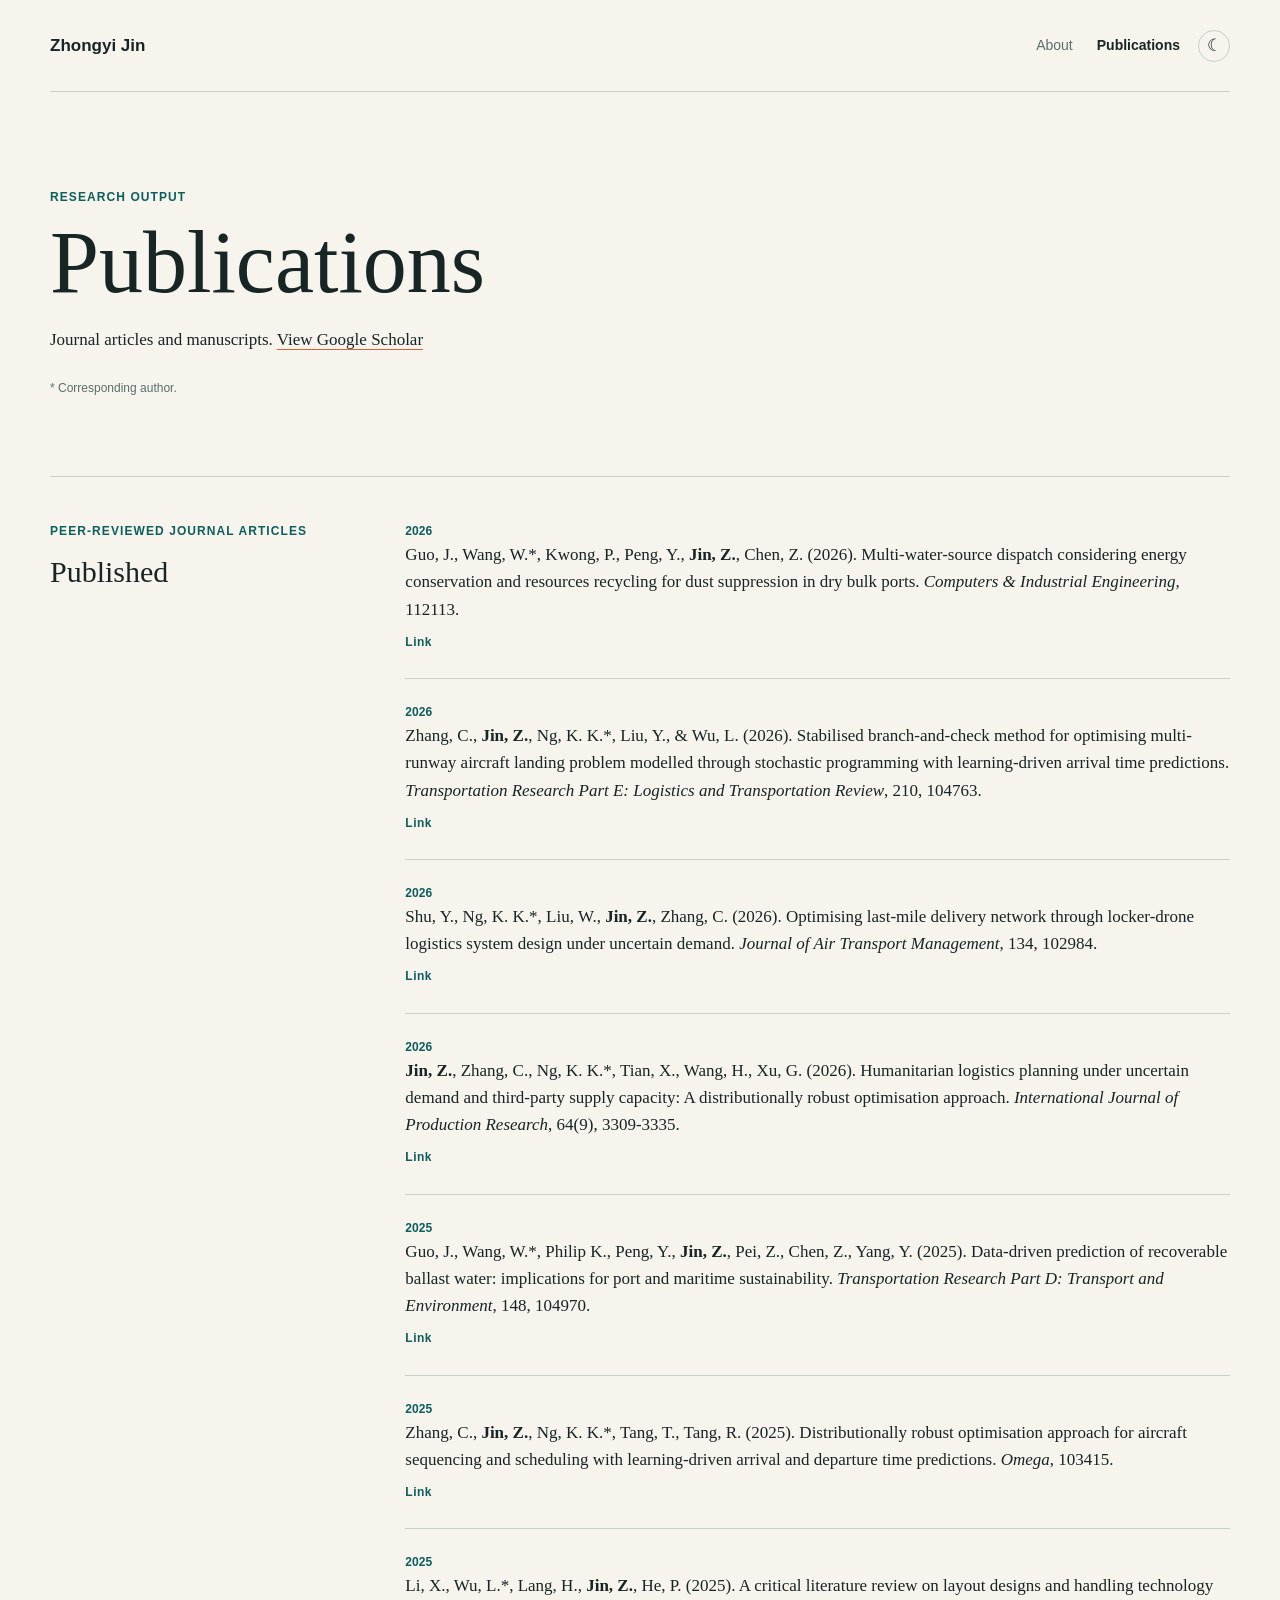
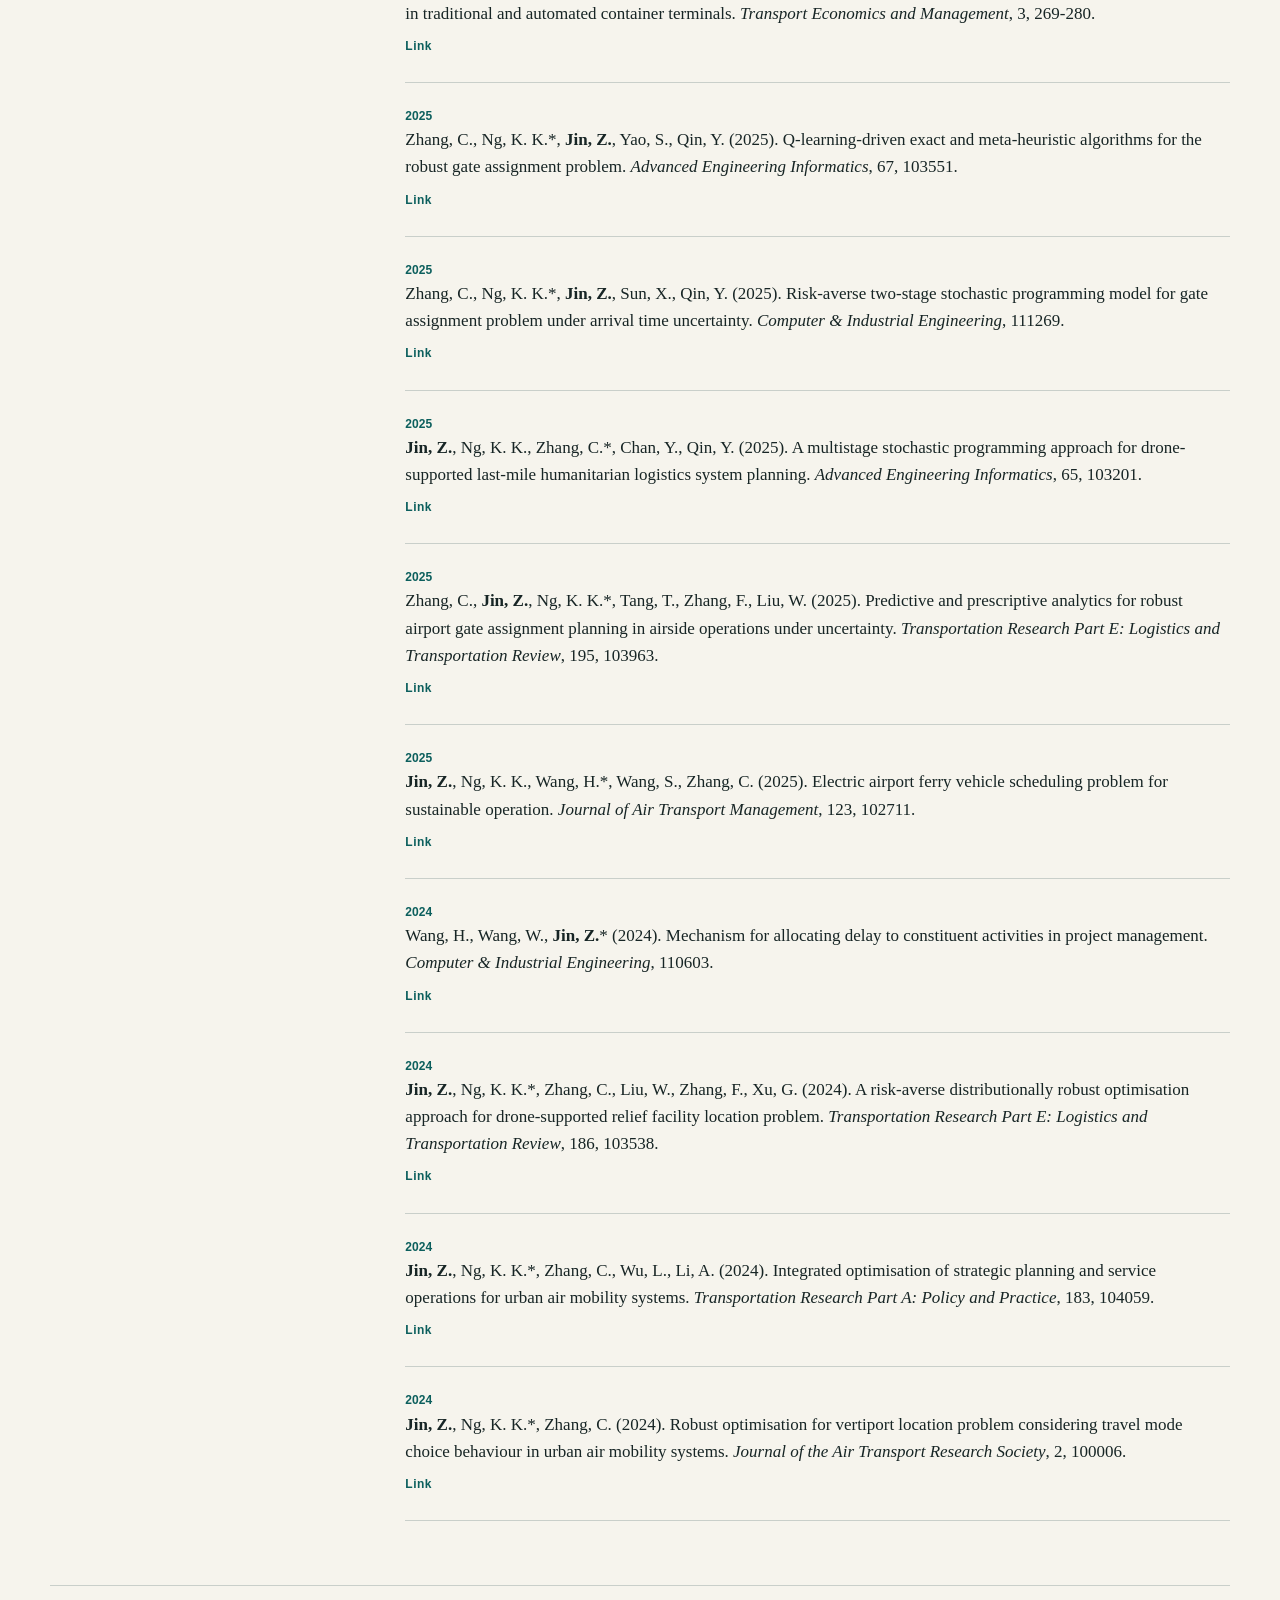
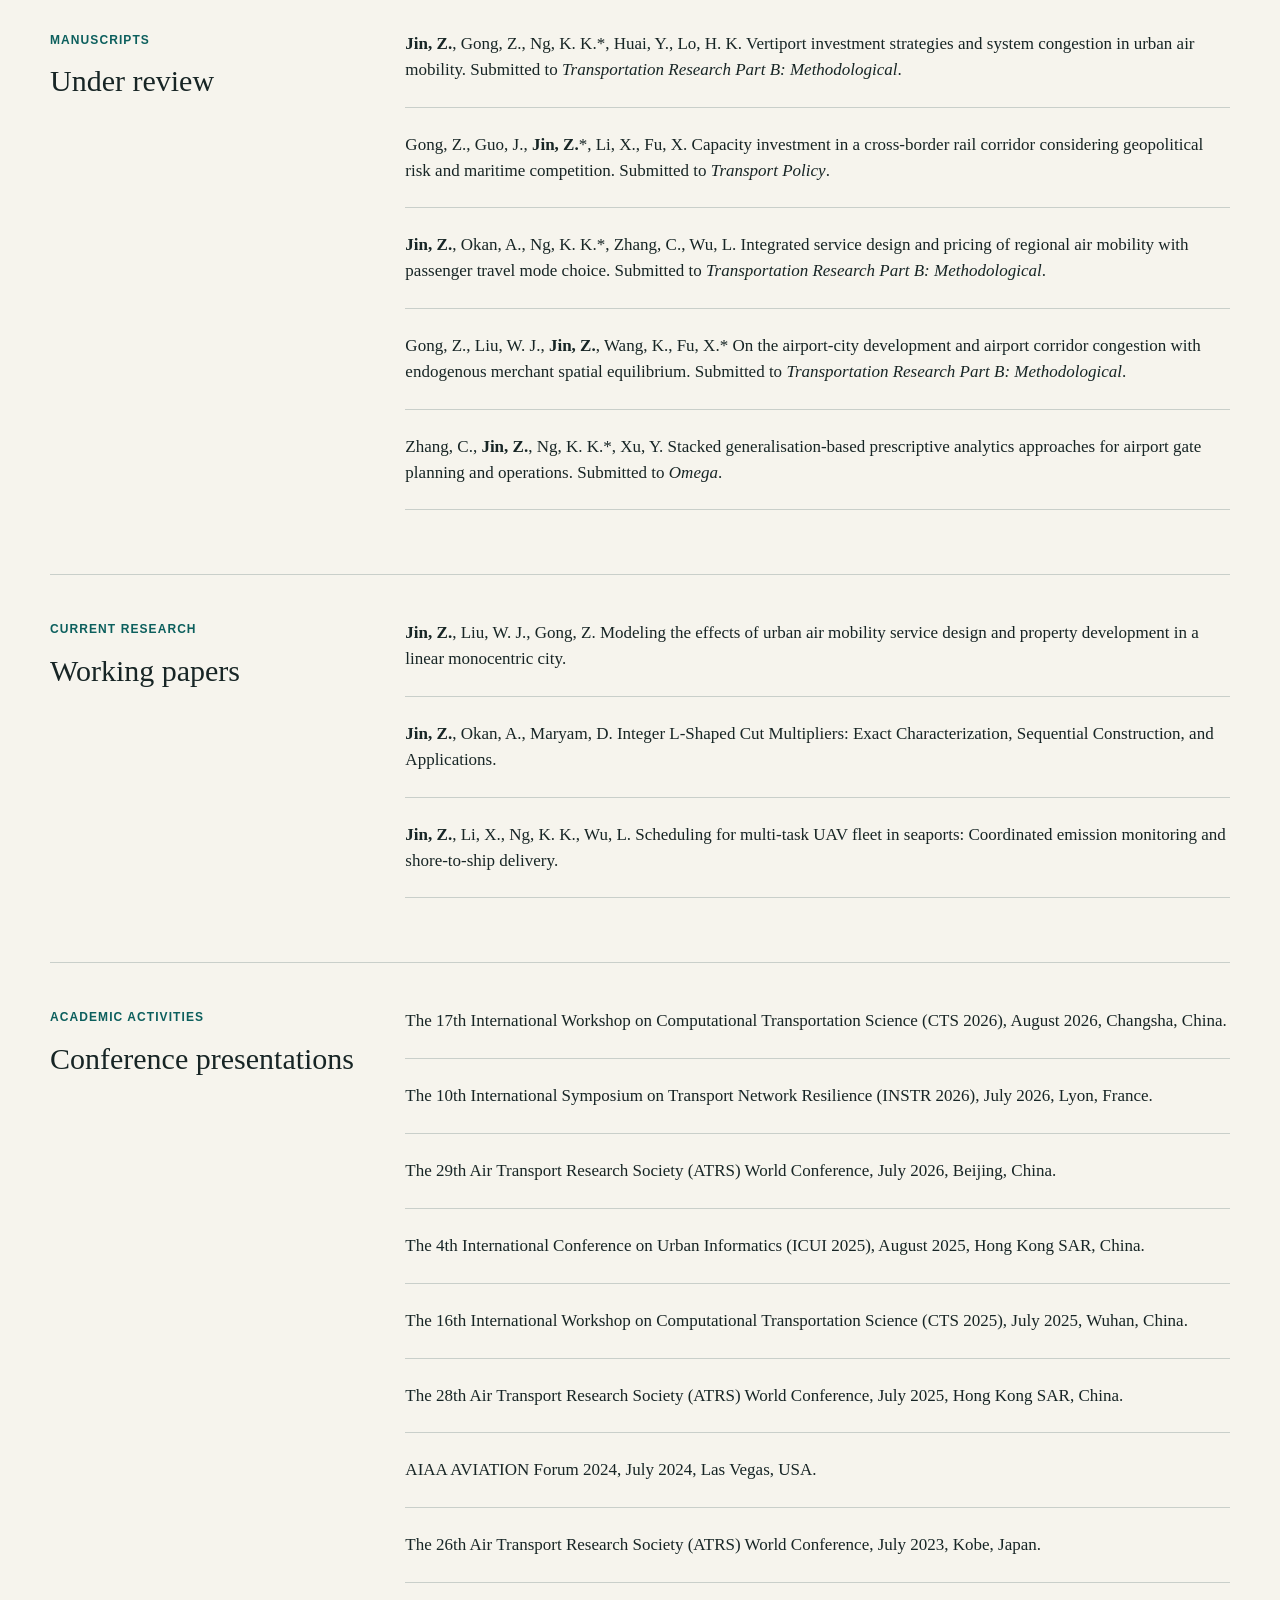
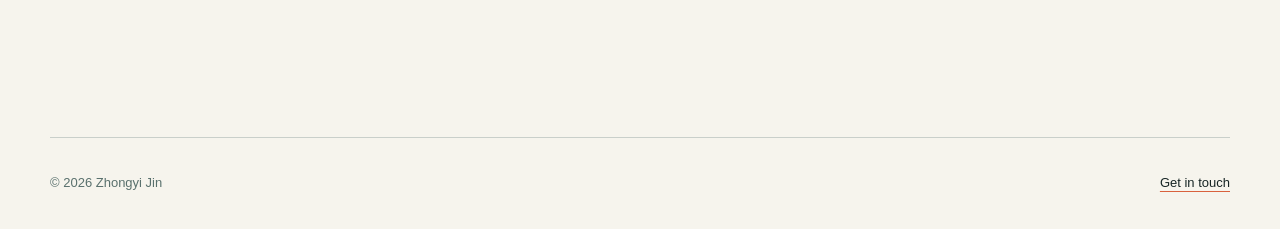
==== commit b19c0e38: "Add working papers and conference presentations Added current research papers and upcoming conferenc" ====
--- a/publications.html
+++ b/publications.html
@@ -71,7 +71,28 @@
           <p class="eyebrow">Current research</p>
           <h2 id="working-heading">Working papers</h2>
         </div>
-        <p class="note">Working paper details will be added soon.</p>
+        <ol class="publication-list compact">
+          <li><p><strong>Jin, Z.</strong>, Liu, W. J., Gong, Z. Modeling the effects of urban air mobility service design and property development in a linear monocentric city.</p></li>
+          <li><p><strong>Jin, Z.</strong>, Okan, A., Maryam, D. Integer L-Shaped Cut Multipliers: Exact Characterization, Sequential Construction, and Applications.</p></li>
+          <li><p><strong>Jin, Z.</strong>, Li, X., Ng, K. K., Wu, L. Scheduling for multi-task UAV fleet in seaports: Coordinated emission monitoring and shore-to-ship delivery.</p></li>
+        </ol>
+      </section>
+
+      <section class="publication-section" aria-labelledby="conference-heading">
+        <div class="publication-section-heading">
+          <p class="eyebrow">Academic activities</p>
+          <h2 id="conference-heading">Conference presentations</h2>
+        </div>
+        <ol class="publication-list compact">
+          <li><p>The 17th International Workshop on Computational Transportation Science (CTS 2026), August 2026, Changsha, China.</p></li>
+          <li><p>The 10th International Symposium on Transport Network Resilience (INSTR 2026), July 2026, Lyon, France.</p></li>
+          <li><p>The 29th Air Transport Research Society (ATRS) World Conference, July 2026, Beijing, China.</p></li>
+          <li><p>The 4th International Conference on Urban Informatics (ICUI 2025), August 2025, Hong Kong SAR, China.</p></li>
+          <li><p>The 16th International Workshop on Computational Transportation Science (CTS 2025), July 2025, Wuhan, China.</p></li>
+          <li><p>The 28th Air Transport Research Society (ATRS) World Conference, July 2025, Hong Kong SAR, China.</p></li>
+          <li><p>AIAA AVIATION Forum 2024, July 2024, Las Vegas, USA.</p></li>
+          <li><p>The 26th Air Transport Research Society (ATRS) World Conference, July 2023, Kobe, Japan.</p></li>
+        </ol>
       </section>
     </main>
 
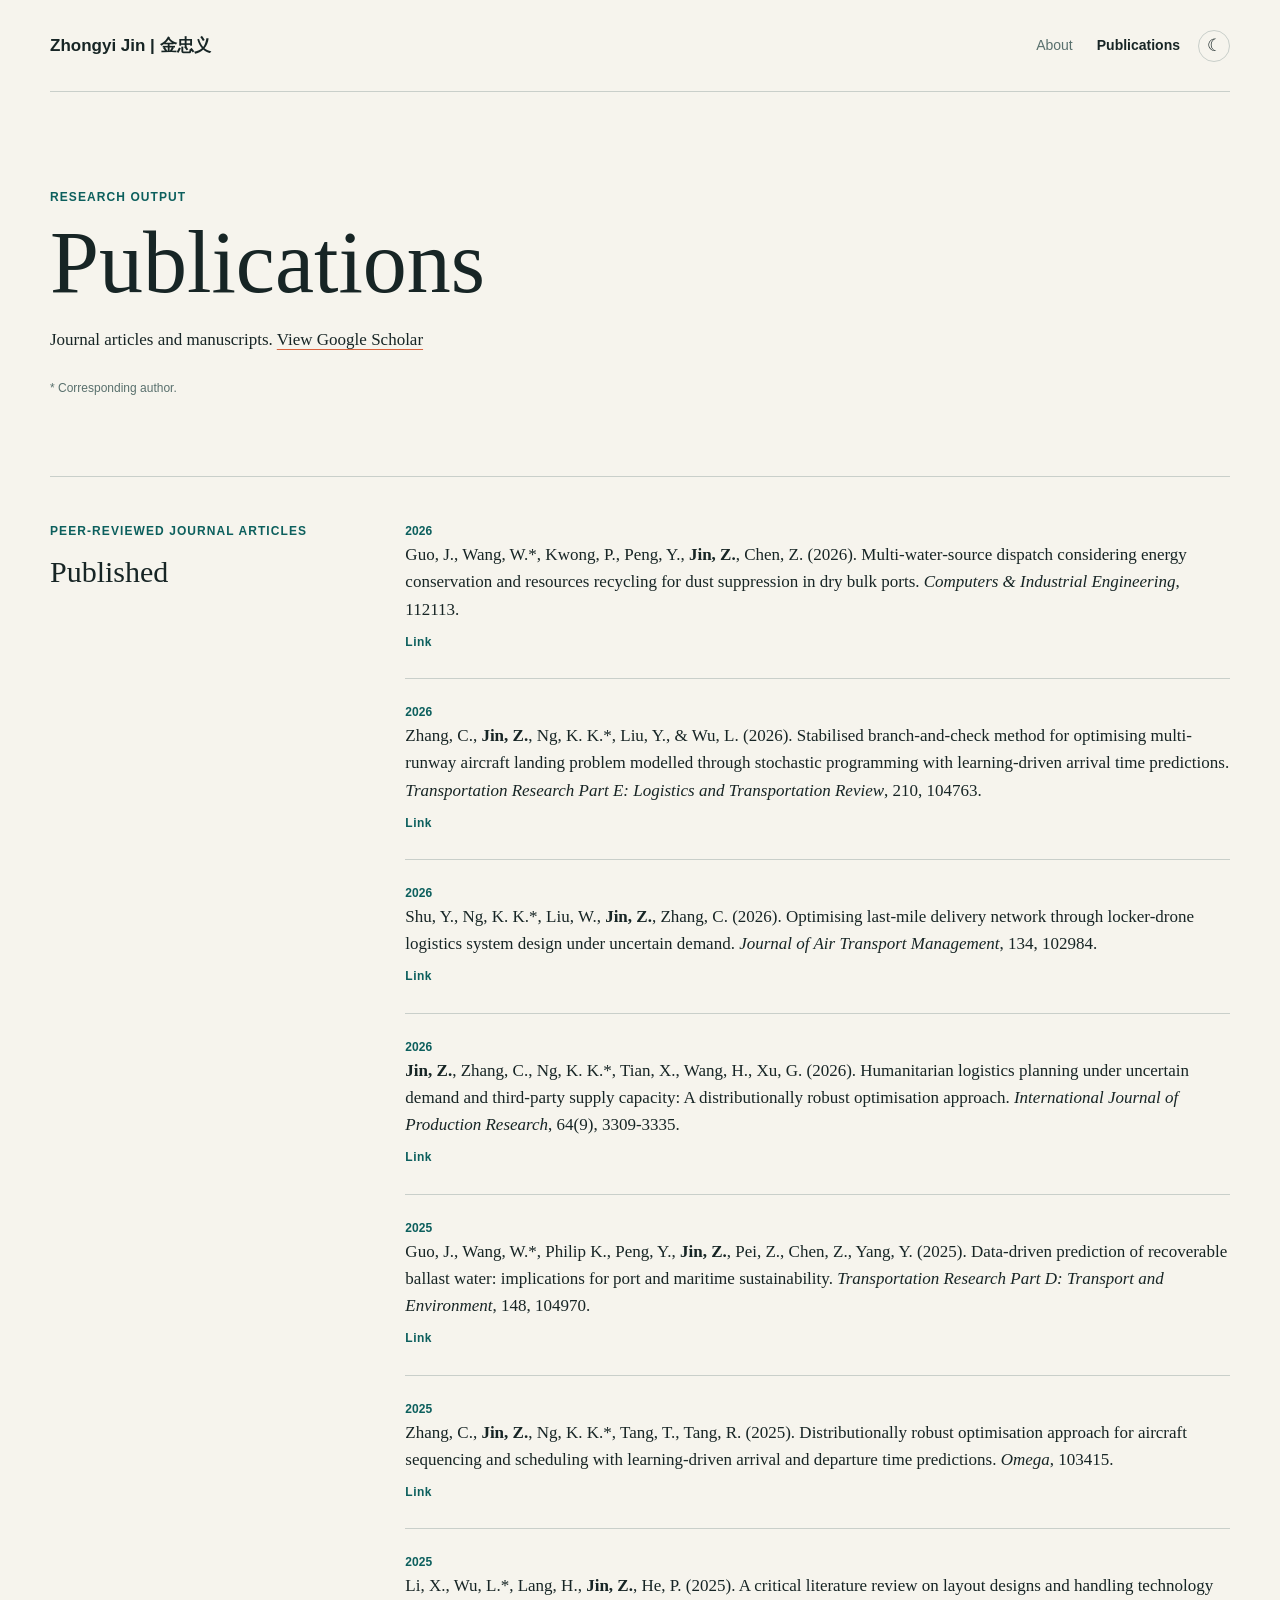
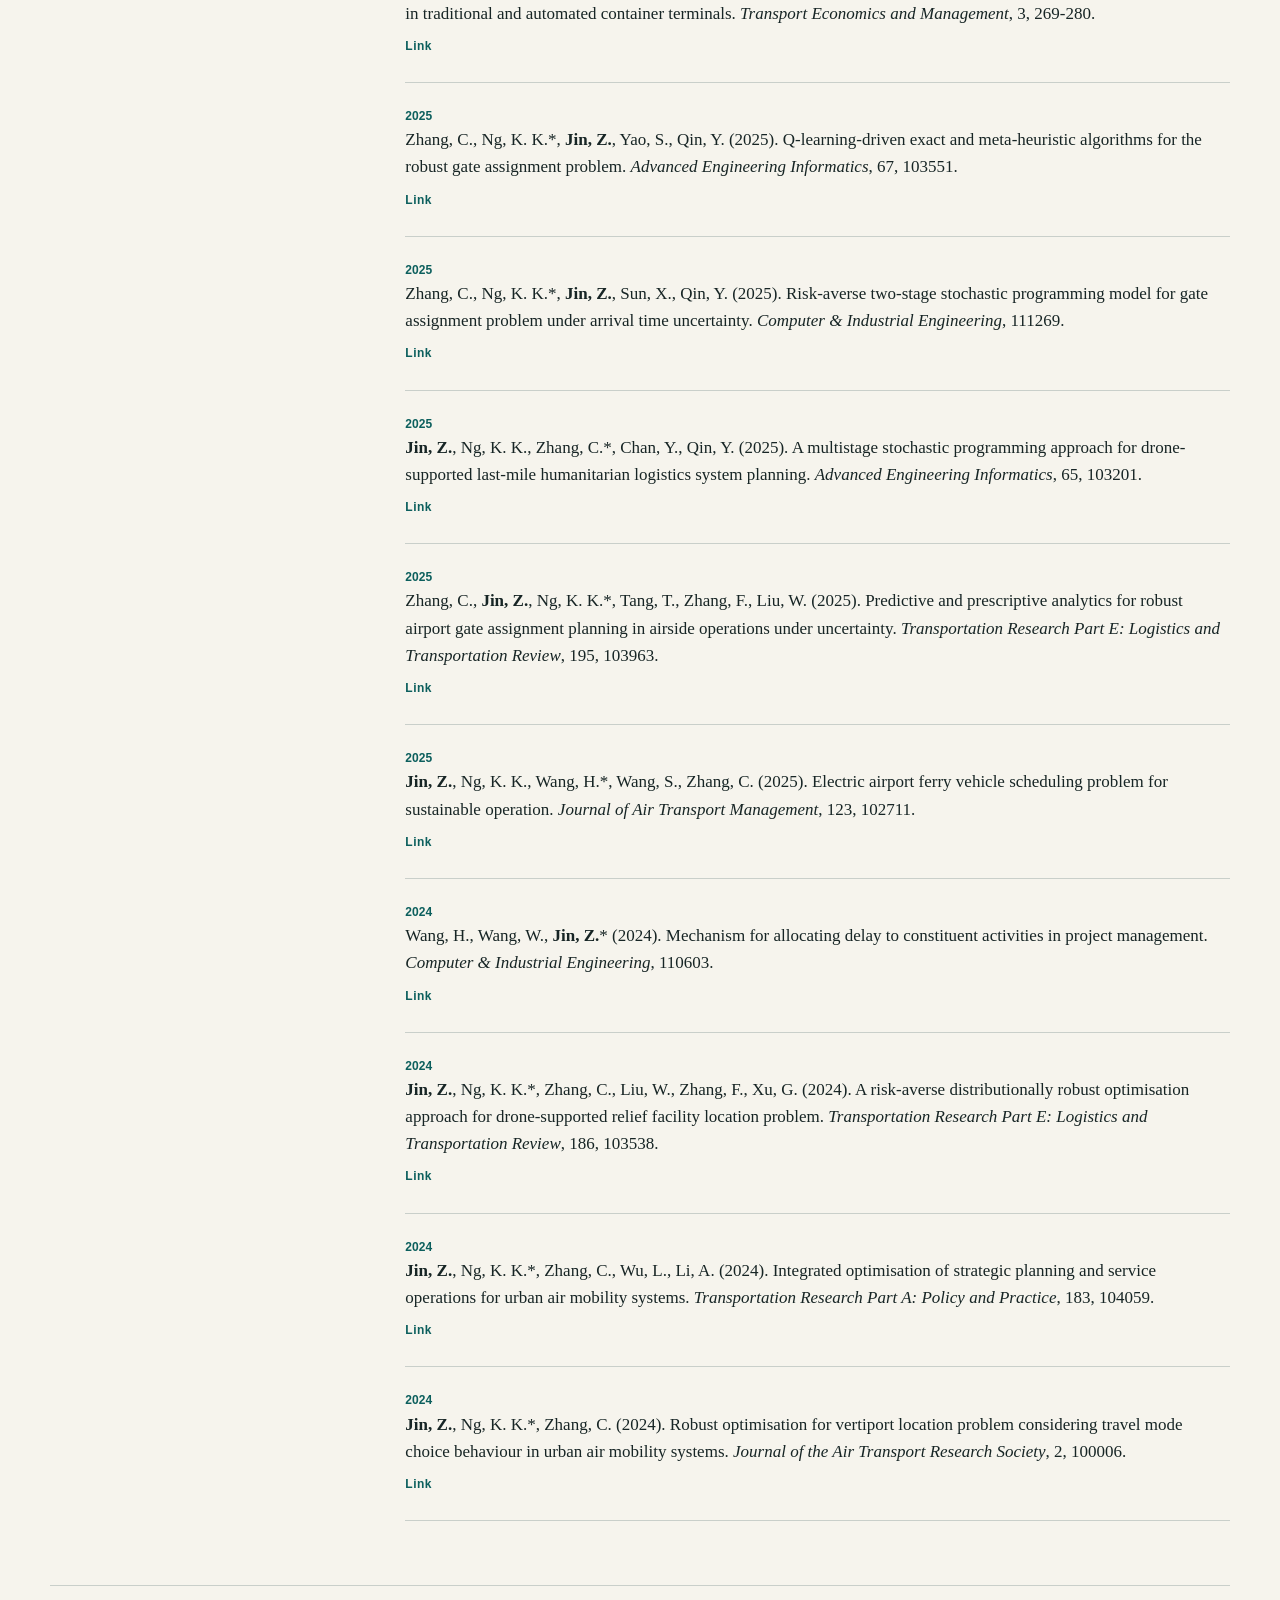
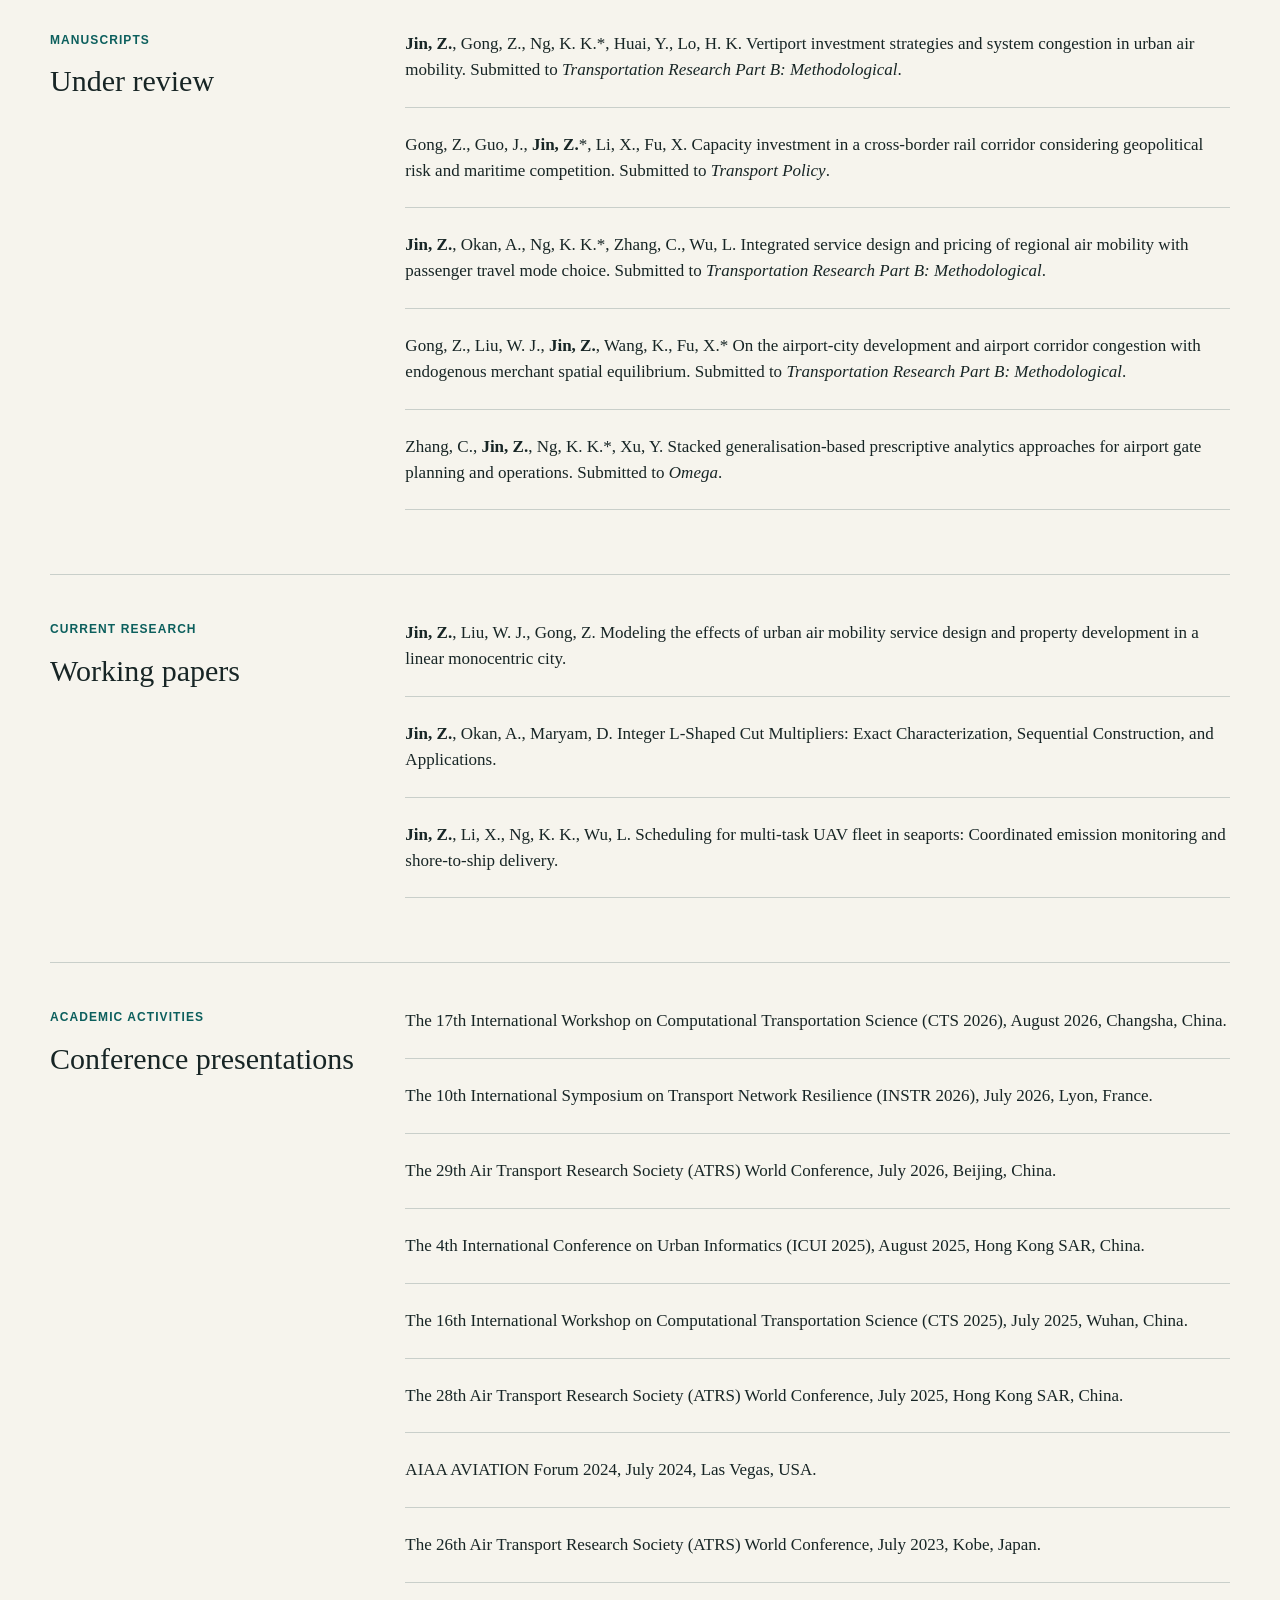
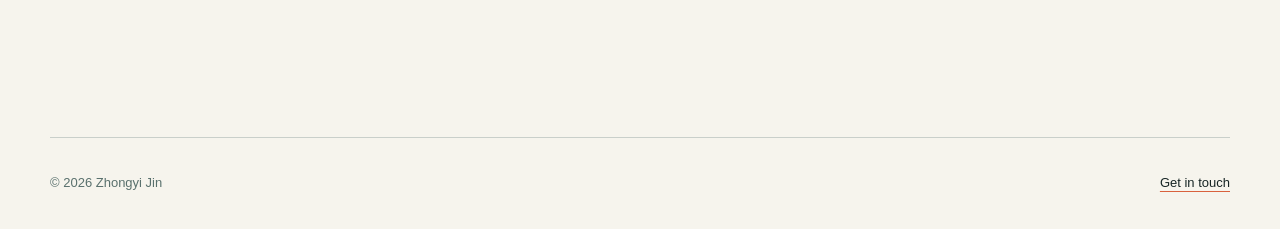
==== commit a0ff54f8: "Add Chinese name to header" ====
--- a/publications.html
+++ b/publications.html
@@ -8,7 +8,7 @@
   </head>
   <body>
     <header class="site-header">
-      <a class="wordmark" href="index.html" aria-label="Zhongyi Jin home">Zhongyi Jin</a>
+      <a class="wordmark" href="index.html" aria-label="Zhongyi Jin | 金忠义 home">Zhongyi Jin | 金忠义</a>
       <div class="header-actions">
         <nav aria-label="Main navigation">
           <a href="index.html">About</a>
